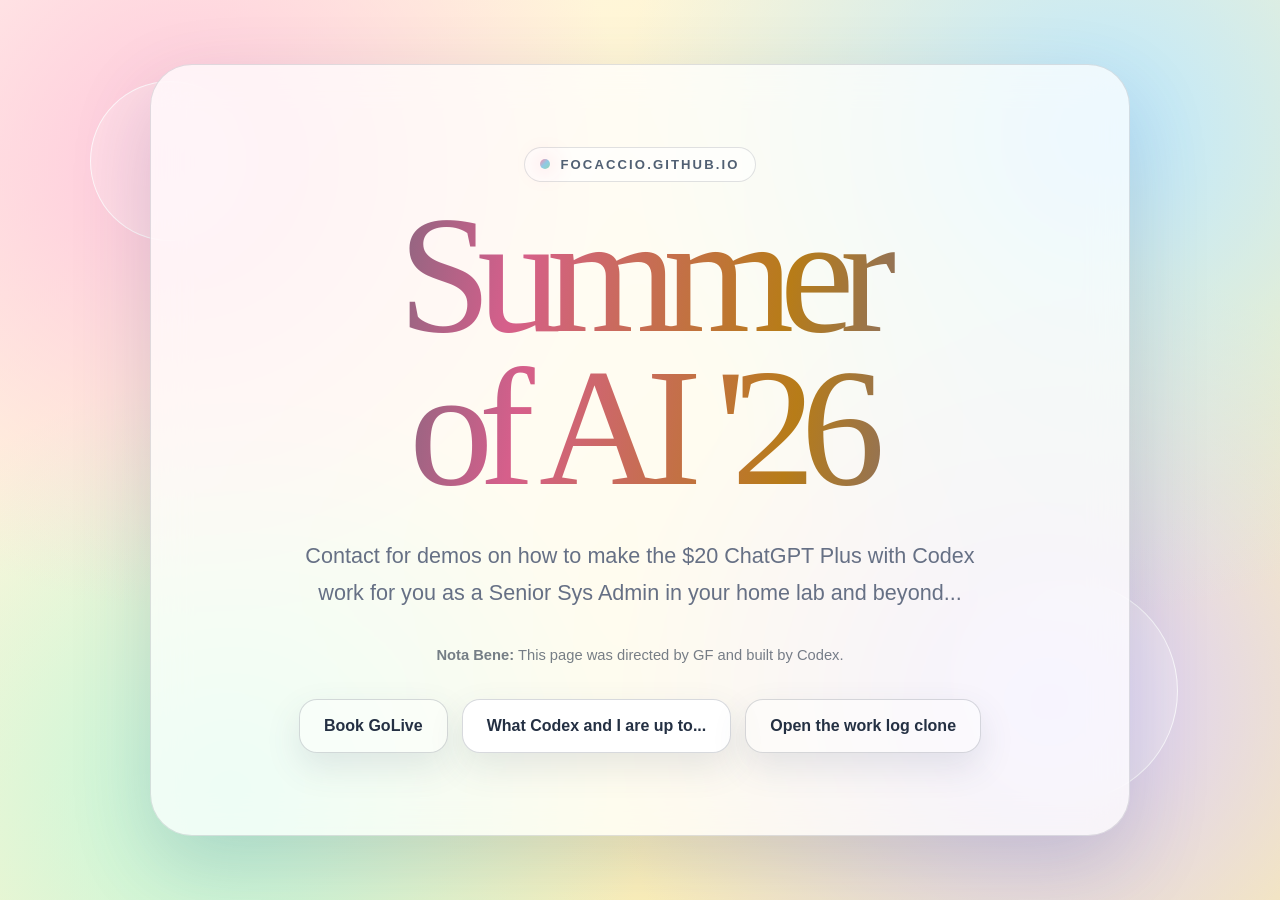
==== index.html @ ee1ac7ec "Update Codex attribution label" ====
<!DOCTYPE html>
<html lang="en">
<head>
  <meta charset="utf-8">
  <meta name="viewport" content="width=device-width, initial-scale=1">
  <title>Summer of AI '26</title>
  <style>
    :root {
      --ink: #243043;
      --muted: #667085;
      --cream: #fff8ea;
      --mint: #bff7dc;
      --sky: #bde8ff;
      --peach: #ffd6c2;
      --lemon: #fff0a8;
      --rose: #ffc8dd;
      --lilac: #d8ccff;
      --card: rgba(255, 255, 255, 0.72);
      --line: rgba(36, 48, 67, 0.14);
      --shadow: 0 30px 80px rgba(70, 86, 115, 0.20);
    }

    * {
      box-sizing: border-box;
    }

    body {
      margin: 0;
      min-height: 100vh;
      color: var(--ink);
      font-family: "Avenir Next", "Trebuchet MS", Verdana, sans-serif;
      background:
        radial-gradient(circle at 14% 18%, var(--rose), transparent 28rem),
        radial-gradient(circle at 86% 15%, var(--sky), transparent 30rem),
        radial-gradient(circle at 18% 88%, var(--mint), transparent 26rem),
        radial-gradient(circle at 82% 78%, var(--lilac), transparent 28rem),
        linear-gradient(135deg, var(--cream), var(--lemon));
      overflow-x: hidden;
    }

    .page {
      position: relative;
      display: grid;
      min-height: 100vh;
      place-items: center;
      padding: 48px 22px;
    }

    .orb {
      position: absolute;
      width: 160px;
      height: 160px;
      border: 1px solid rgba(255, 255, 255, 0.8);
      border-radius: 999px;
      background: rgba(255, 255, 255, 0.22);
      filter: blur(0.1px);
      animation: drift 14s ease-in-out infinite alternate;
    }

    .orb.one {
      top: 9%;
      left: 7%;
    }

    .orb.two {
      right: 8%;
      bottom: 11%;
      width: 220px;
      height: 220px;
      animation-delay: -5s;
    }

    .hero {
      width: min(980px, 100%);
      padding: clamp(32px, 8vw, 82px);
      border: 1px solid var(--line);
      border-radius: 42px;
      background: var(--card);
      box-shadow: var(--shadow);
      backdrop-filter: blur(18px);
      text-align: center;
    }

    .kicker {
      display: inline-flex;
      gap: 10px;
      align-items: center;
      margin-bottom: 22px;
      padding: 9px 15px;
      border: 1px solid var(--line);
      border-radius: 999px;
      background: rgba(255, 255, 255, 0.6);
      color: #516073;
      font-size: 0.82rem;
      font-weight: 700;
      letter-spacing: 0.16em;
      text-transform: uppercase;
    }

    .spark {
      width: 10px;
      height: 10px;
      border-radius: 999px;
      background: linear-gradient(135deg, #ff8fab, #8ecae6, #95d5b2);
      box-shadow: 0 0 24px rgba(255, 143, 171, 0.9);
    }

    h1 {
      margin: 0;
      font-family: Georgia, "Times New Roman", serif;
      font-size: clamp(4rem, 15vw, 10.5rem);
      font-weight: 400;
      letter-spacing: -0.085em;
      line-height: 0.84;
    }

    .gradient-text {
      display: block;
      padding-bottom: 12px;
      background: linear-gradient(100deg, #2f6f73 0%, #d65f8b 35%, #b77c18 68%, #5a63b8 100%);
      -webkit-background-clip: text;
      background-clip: text;
      color: transparent;
    }

    .subhead {
      max-width: 680px;
      margin: 28px auto 0;
      color: var(--muted);
      font-size: clamp(1.05rem, 2vw, 1.35rem);
      line-height: 1.7;
    }

    .actions {
      display: flex;
      flex-wrap: wrap;
      justify-content: center;
      gap: 14px;
      margin-top: 36px;
    }

    a.button {
      display: inline-flex;
      align-items: center;
      justify-content: center;
      min-height: 54px;
      padding: 0 24px;
      border: 1px solid rgba(36, 48, 67, 0.18);
      border-radius: 18px;
      color: var(--ink);
      background: #ffffff;
      box-shadow: 0 14px 34px rgba(70, 86, 115, 0.13);
      font-weight: 800;
      text-decoration: none;
      transition: transform 180ms ease, box-shadow 180ms ease;
    }

    a.button:hover {
      transform: translateY(-3px);
      box-shadow: 0 20px 42px rgba(70, 86, 115, 0.18);
    }

    a.button.secondary {
      background: rgba(255, 255, 255, 0.45);
    }

    .footer-note {
      margin-top: 36px;
      color: rgba(36, 48, 67, 0.62);
      font-size: 0.92rem;
    }

    @keyframes drift {
      from {
        transform: translate3d(0, 0, 0) rotate(0deg);
      }

      to {
        transform: translate3d(28px, -20px, 0) rotate(12deg);
      }
    }

    @media (max-width: 640px) {
      .hero {
        border-radius: 30px;
      }

      h1 {
        letter-spacing: -0.065em;
      }

      .actions {
        align-items: stretch;
        flex-direction: column;
      }
    }
  </style>
</head>
<body>
  <main class="page">
    <div class="orb one" aria-hidden="true"></div>
    <div class="orb two" aria-hidden="true"></div>

    <section class="hero" aria-labelledby="page-title">
      <div class="kicker"><span class="spark" aria-hidden="true"></span>focaccio.github.io</div>
      <h1 id="page-title"><span class="gradient-text">Summer</span><span class="gradient-text">of AI '26</span></h1>
      <p class="subhead">
        Contact for demos on how to make the $20 ChatGPT Plus with Codex work
        for you as a Senior Sys Admin in your home lab and beyond...
      </p>
      <p class="footer-note"><strong>Nota Bene:</strong> This page was directed by GF and built by Codex.</p>
      <div class="actions">
        <a class="button secondary" href="https://outlook.office.com/book/GoLive@areaf.net/?ismsaljsauthenabled">Book GoLive</a>
        <a class="button" href="what-codex-and-i-are-up-to.html">What Codex and I are up to...</a>
        <a class="button secondary" href="ca-work-log.html">Open the work log clone</a>
      </div>
    </section>
  </main>
</body>
</html>
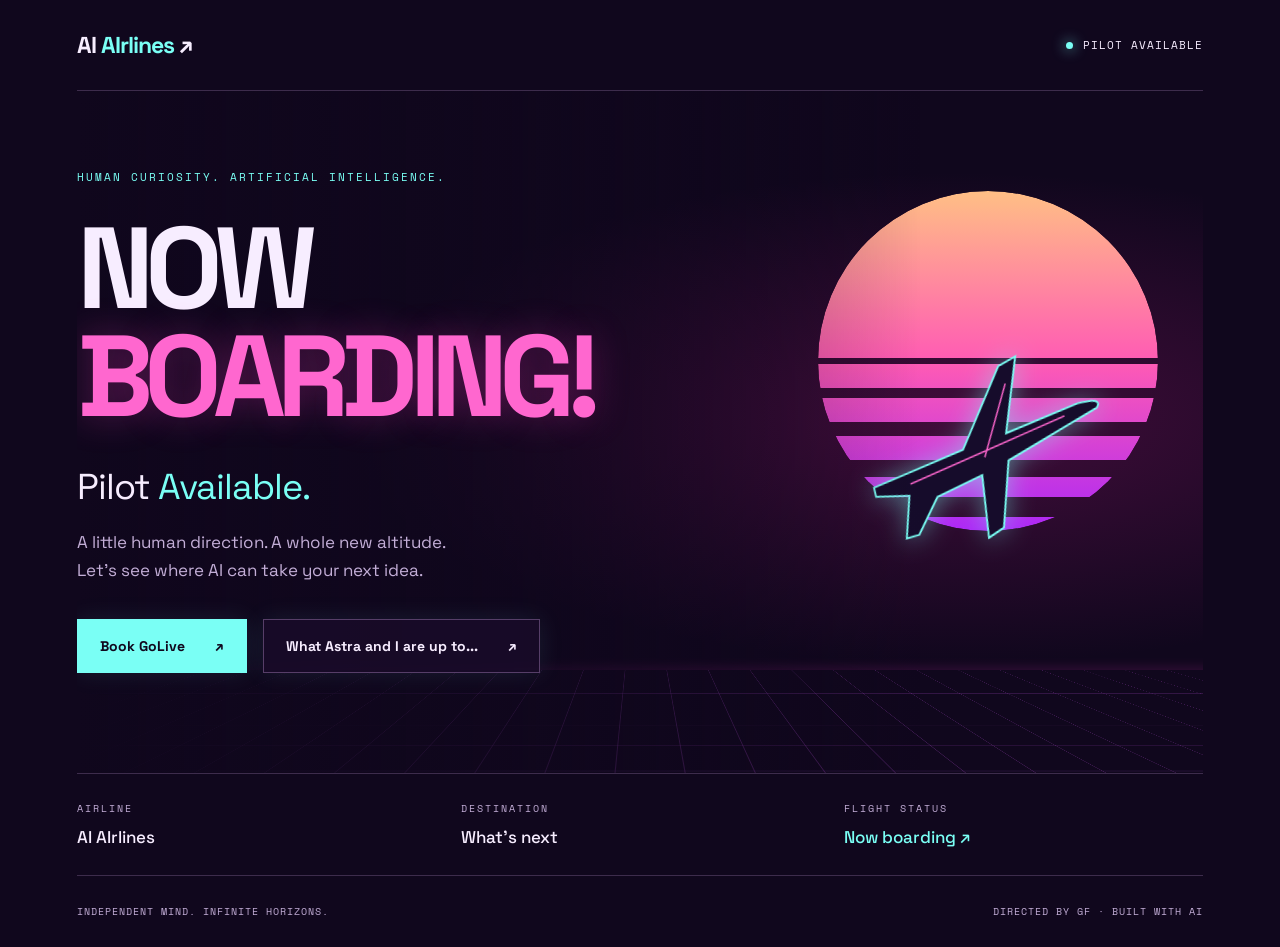
==== commit aa6841dd: "Redesign as neon AI AIrlines with Astra flight notes" ====
--- a/index.html
+++ b/index.html
@@ -1,220 +1,2 @@
-<!DOCTYPE html>
-<html lang="en">
-<head>
-  <meta charset="utf-8">
-  <meta name="viewport" content="width=device-width, initial-scale=1">
-  <title>Summer of AI '26</title>
-  <style>
-    :root {
-      --ink: #243043;
-      --muted: #667085;
-      --cream: #fff8ea;
-      --mint: #bff7dc;
-      --sky: #bde8ff;
-      --peach: #ffd6c2;
-      --lemon: #fff0a8;
-      --rose: #ffc8dd;
-      --lilac: #d8ccff;
-      --card: rgba(255, 255, 255, 0.72);
-      --line: rgba(36, 48, 67, 0.14);
-      --shadow: 0 30px 80px rgba(70, 86, 115, 0.20);
-    }
-
-    * {
-      box-sizing: border-box;
-    }
-
-    body {
-      margin: 0;
-      min-height: 100vh;
-      color: var(--ink);
-      font-family: "Avenir Next", "Trebuchet MS", Verdana, sans-serif;
-      background:
-        radial-gradient(circle at 14% 18%, var(--rose), transparent 28rem),
-        radial-gradient(circle at 86% 15%, var(--sky), transparent 30rem),
-        radial-gradient(circle at 18% 88%, var(--mint), transparent 26rem),
-        radial-gradient(circle at 82% 78%, var(--lilac), transparent 28rem),
-        linear-gradient(135deg, var(--cream), var(--lemon));
-      overflow-x: hidden;
-    }
-
-    .page {
-      position: relative;
-      display: grid;
-      min-height: 100vh;
-      place-items: center;
-      padding: 48px 22px;
-    }
-
-    .orb {
-      position: absolute;
-      width: 160px;
-      height: 160px;
-      border: 1px solid rgba(255, 255, 255, 0.8);
-      border-radius: 999px;
-      background: rgba(255, 255, 255, 0.22);
-      filter: blur(0.1px);
-      animation: drift 14s ease-in-out infinite alternate;
-    }
-
-    .orb.one {
-      top: 9%;
-      left: 7%;
-    }
-
-    .orb.two {
-      right: 8%;
-      bottom: 11%;
-      width: 220px;
-      height: 220px;
-      animation-delay: -5s;
-    }
-
-    .hero {
-      width: min(980px, 100%);
-      padding: clamp(32px, 8vw, 82px);
-      border: 1px solid var(--line);
-      border-radius: 42px;
-      background: var(--card);
-      box-shadow: var(--shadow);
-      backdrop-filter: blur(18px);
-      text-align: center;
-    }
-
-    .kicker {
-      display: inline-flex;
-      gap: 10px;
-      align-items: center;
-      margin-bottom: 22px;
-      padding: 9px 15px;
-      border: 1px solid var(--line);
-      border-radius: 999px;
-      background: rgba(255, 255, 255, 0.6);
-      color: #516073;
-      font-size: 0.82rem;
-      font-weight: 700;
-      letter-spacing: 0.16em;
-      text-transform: uppercase;
-    }
-
-    .spark {
-      width: 10px;
-      height: 10px;
-      border-radius: 999px;
-      background: linear-gradient(135deg, #ff8fab, #8ecae6, #95d5b2);
-      box-shadow: 0 0 24px rgba(255, 143, 171, 0.9);
-    }
-
-    h1 {
-      margin: 0;
-      font-family: Georgia, "Times New Roman", serif;
-      font-size: clamp(4rem, 15vw, 10.5rem);
-      font-weight: 400;
-      letter-spacing: -0.085em;
-      line-height: 0.84;
-    }
-
-    .gradient-text {
-      display: block;
-      padding-bottom: 12px;
-      background: linear-gradient(100deg, #2f6f73 0%, #d65f8b 35%, #b77c18 68%, #5a63b8 100%);
-      -webkit-background-clip: text;
-      background-clip: text;
-      color: transparent;
-    }
-
-    .subhead {
-      max-width: 680px;
-      margin: 28px auto 0;
-      color: var(--muted);
-      font-size: clamp(1.05rem, 2vw, 1.35rem);
-      line-height: 1.7;
-    }
-
-    .actions {
-      display: flex;
-      flex-wrap: wrap;
-      justify-content: center;
-      gap: 14px;
-      margin-top: 36px;
-    }
-
-    a.button {
-      display: inline-flex;
-      align-items: center;
-      justify-content: center;
-      min-height: 54px;
-      padding: 0 24px;
-      border: 1px solid rgba(36, 48, 67, 0.18);
-      border-radius: 18px;
-      color: var(--ink);
-      background: #ffffff;
-      box-shadow: 0 14px 34px rgba(70, 86, 115, 0.13);
-      font-weight: 800;
-      text-decoration: none;
-      transition: transform 180ms ease, box-shadow 180ms ease;
-    }
-
-    a.button:hover {
-      transform: translateY(-3px);
-      box-shadow: 0 20px 42px rgba(70, 86, 115, 0.18);
-    }
-
-    a.button.secondary {
-      background: rgba(255, 255, 255, 0.45);
-    }
-
-    .footer-note {
-      margin-top: 36px;
-      color: rgba(36, 48, 67, 0.62);
-      font-size: 0.92rem;
-    }
-
-    @keyframes drift {
-      from {
-        transform: translate3d(0, 0, 0) rotate(0deg);
-      }
-
-      to {
-        transform: translate3d(28px, -20px, 0) rotate(12deg);
-      }
-    }
-
-    @media (max-width: 640px) {
-      .hero {
-        border-radius: 30px;
-      }
-
-      h1 {
-        letter-spacing: -0.065em;
-      }
-
-      .actions {
-        align-items: stretch;
-        flex-direction: column;
-      }
-    }
-  </style>
-</head>
-<body>
-  <main class="page">
-    <div class="orb one" aria-hidden="true"></div>
-    <div class="orb two" aria-hidden="true"></div>
-
-    <section class="hero" aria-labelledby="page-title">
-      <div class="kicker"><span class="spark" aria-hidden="true"></span>focaccio.github.io</div>
-      <h1 id="page-title"><span class="gradient-text">Summer</span><span class="gradient-text">of AI '26</span></h1>
-      <p class="subhead">
-        Contact for demos on how to make the $20 ChatGPT Plus with Codex work
-        for you as a Senior Sys Admin in your home lab and beyond...
-      </p>
-      <p class="footer-note"><strong>Nota Bene:</strong> This page was directed by GF and built by Codex.</p>
-      <div class="actions">
-        <a class="button secondary" href="https://outlook.office.com/book/GoLive@areaf.net/?ismsaljsauthenabled">Book GoLive</a>
-        <a class="button" href="what-codex-and-i-are-up-to.html">What Codex and I are up to...</a>
-        <a class="button secondary" href="ca-work-log.html">Open the work log clone</a>
-      </div>
-    </section>
-  </main>
-</body>
-</html>
+<!doctype html>
+<html lang="en"><head><meta charset="utf-8"><meta name="viewport" content="width=device-width, initial-scale=1"><meta name="theme-color" content="#10071d"><meta name="description" content="AI AIrlines. Now Boarding! Pilot Available. Book GoLive and see what Astra and I are up to."><title>AI AIrlines — Now Boarding! Pilot Available</title><link rel="stylesheet" href="airlines.css"></head><body class=""><div class="shell"><header><a class="brand" href="index.html">AI <span>AIrlines</span> ↗</a><div class="status"><span class="dot" aria-hidden="true"></span>Pilot available</div></header><main><section class="hero" aria-labelledby="headline"><div class="scene" aria-hidden="true"><div class="sun"></div><div class="grid"></div><svg class="plane" viewBox="0 0 300 220" fill="none"><path d="M27 119 129 101 186 22 206 16 178 94 260 80Q288 79 279 89L174 123 153 192 135 199 143 132 91 144 63 179 49 180 62 136 27 129Z" fill="#160c2b" stroke="#7afff5" stroke-width="2"/><path d="m66 124 177-34M150 114l39-72" stroke="#ff67cf" stroke-width="1.5"/></svg></div><div class="copy"><p class="eyebrow">Human curiosity. Artificial intelligence.</p><h1 id="headline">Now<em>Boarding!</em></h1><p class="pilot">Pilot <span>Available.</span></p><p class="intro">A little human direction. A whole new altitude.<br>Let’s see where AI can take your next idea.</p><div class="actions"><a class="button" href="https://outlook.office.com/book/GoLive@areaf.net/?ismsaljsauthenabled">Book GoLive <span aria-hidden="true">↗</span></a><a class="button secondary" href="what-astra-and-i-are-up-to.html">What Astra and I are up to... <span aria-hidden="true">↗</span></a></div></div></section><section class="strip" aria-label="Flight information"><div><small>AIRLINE</small><strong>AI AIrlines</strong></div><div><small>DESTINATION</small><strong>What’s next</strong></div><div><small>FLIGHT STATUS</small><strong class="boarding">Now boarding ↗</strong></div></section></main><footer><span>INDEPENDENT MIND. INFINITE HORIZONS.</span><span>DIRECTED BY GF · BUILT WITH AI</span></footer></div></body></html>
--- a/airlines.css
+++ b/airlines.css
@@ -0,0 +1,2 @@
+@import url('https://fonts.googleapis.com/css2?family=Space+Grotesk:wght@400;500;600;700&family=Space+Mono:wght@400;700&display=swap');
+:root{color-scheme:dark;--pink:#ff67cf;--cyan:#7afff5;--ink:#f7edff;--muted:#c3aed7;--line:#80649566}*{box-sizing:border-box}body{margin:0;background:#10071d;color:var(--ink);font-family:'Space Grotesk',Arial,sans-serif}a{color:inherit}a:focus-visible{outline:3px solid var(--cyan);outline-offset:6px}.shell{max-width:1440px;margin:auto;padding:0 6%}header{display:flex;align-items:center;justify-content:space-between;gap:24px;padding:30px 0;border-bottom:1px solid var(--line)}.brand{text-decoration:none;font-size:23px;font-weight:700;letter-spacing:-1px}.brand span{color:var(--cyan)}.mono,.eyebrow,.status,footer{font-family:'Space Mono',monospace}.mono,.eyebrow{font-size:11px;letter-spacing:2px;text-transform:uppercase}.status{display:flex;align-items:center;gap:10px;font-size:11px;letter-spacing:1px;text-transform:uppercase}.dot{width:7px;height:7px;background:var(--cyan);border-radius:50%;box-shadow:0 0 14px var(--cyan)}.hero{position:relative;isolation:isolate;min-height:680px;display:flex;align-items:center;border-bottom:1px solid var(--line);overflow:hidden}.copy{position:relative;z-index:2;width:72%;padding:78px 0 100px}.eyebrow{color:var(--cyan);margin:0 0 30px}h1{font-size:clamp(70px,9vw,132px);font-weight:700;letter-spacing:-.075em;line-height:.94;margin:0;text-transform:uppercase}h1 em{display:block;font-style:normal;color:var(--pink);text-shadow:0 0 36px #ff40c54d}.pilot{margin:32px 0 0;font-size:clamp(23px,3vw,36px);letter-spacing:-1px}.pilot span{color:var(--cyan)}.intro{color:var(--muted);font-size:17px;line-height:1.7;max-width:480px;margin:18px 0 0}.actions{display:flex;gap:16px;flex-wrap:wrap;margin-top:34px}.button{display:inline-flex;align-items:center;justify-content:center;gap:30px;padding:17px 22px;background:var(--cyan);color:#10071d;text-decoration:none;font-size:14px;font-weight:700;border:1px solid var(--cyan);box-shadow:0 0 26px #7afff518;transition:background .2s,box-shadow .2s}.button:hover{background:#c3fffa;box-shadow:0 0 30px #7afff544}.button.secondary{color:var(--ink);background:#1a0c2bc9;border-color:#b78cca66}.button.secondary:hover{border-color:var(--pink);background:#331238}.scene{position:absolute;z-index:-1;inset:0;overflow:hidden;background:radial-gradient(ellipse at 78% 48%,#94166c60,transparent 49%)}.sun{position:absolute;width:340px;height:340px;right:4%;top:100px;border-radius:50%;background:linear-gradient(#ffbf85,#ff5bb4 50%,#ac27f6);box-shadow:0 0 100px #f92db32b;mask-image:linear-gradient(to bottom,#000 0%,#000 49%,transparent 49%,transparent 51%,#000 51%,#000 58%,transparent 58%,transparent 61%,#000 61%,#000 68%,transparent 68%,transparent 72%,#000 72%,#000 79%,transparent 79%,transparent 84%,#000 84%,#000 90%,transparent 90%,transparent 96%,#000 96%)}.grid{position:absolute;bottom:-230px;left:-40%;width:180%;height:490px;background:linear-gradient(#a645c84d 1px,transparent 1px),linear-gradient(90deg,#a645c84d 1px,transparent 1px);background-size:66px 44px;transform:perspective(340px) rotateX(55deg);border-top:2px solid #ff67cf;box-shadow:0 -12px 45px #ff36cc22}.plane{position:absolute;right:7%;top:260px;width:280px;filter:drop-shadow(0 0 13px #7afff577);transform:rotate(-13deg)}.scene:after{content:'';position:absolute;inset:0;background:linear-gradient(90deg,#10071d 0%,#10071d99 38%,transparent 75%)}.strip{display:grid;grid-template-columns:1fr 1fr 1fr;padding:27px 0;gap:25px;border-bottom:1px solid var(--line)}.strip small{display:block;color:var(--muted);font:10px 'Space Mono',monospace;letter-spacing:2px;margin-bottom:10px}.strip strong{font-size:17px;font-weight:500}.strip .boarding{color:var(--cyan)}footer{display:flex;justify-content:space-between;gap:20px;flex-wrap:wrap;padding:28px 0;color:var(--muted);font-size:10px;letter-spacing:1px}footer a{text-decoration:none}.journal{padding:72px 0 40px}.journal h1{font-size:clamp(48px,7vw,94px);max-width:950px}.journal .intro{max-width:620px}.routes{margin:56px 0 30px;border-top:1px solid var(--line)}.route{display:grid;grid-template-columns:70px 1fr 1.2fr;gap:20px;padding:30px 0;border-bottom:1px solid var(--line);align-items:baseline}.route .number{font:14px 'Space Mono',monospace;color:var(--pink)}.route h2{margin:0;font-size:25px}.route p{color:var(--muted);line-height:1.7;margin:0}.journal-page{background:radial-gradient(ellipse at 90% 10%,#72214f44,transparent 50%),#10071d}@media(min-width:1600px){.hero{min-height:740px}}@media(max-width:760px){.shell{padding:0 6%}header{padding:24px 0}.status{font-size:9px}.brand{font-size:20px}.hero{min-height:760px;align-items:flex-start}.copy{width:100%;padding:58px 0 220px}h1{font-size:clamp(58px,13vw,98px)}.sun{width:230px;height:230px;right:-35px;top:auto;bottom:25px;opacity:.7}.plane{width:190px;top:auto;bottom:55px;right:15%}.scene:after{background:linear-gradient(#10071d 12%,transparent 90%)}.grid{bottom:-290px}.actions{gap:12px}.button{padding:15px 18px;gap:15px;font-size:13px}.strip{gap:15px}.strip strong{font-size:13px}.strip small{font-size:9px;letter-spacing:1px}.route{grid-template-columns:35px 1fr;gap:15px}.route p{grid-column:2}.journal{padding-top:50px}}@media(prefers-reduced-motion:reduce){*{transition:none!important}}
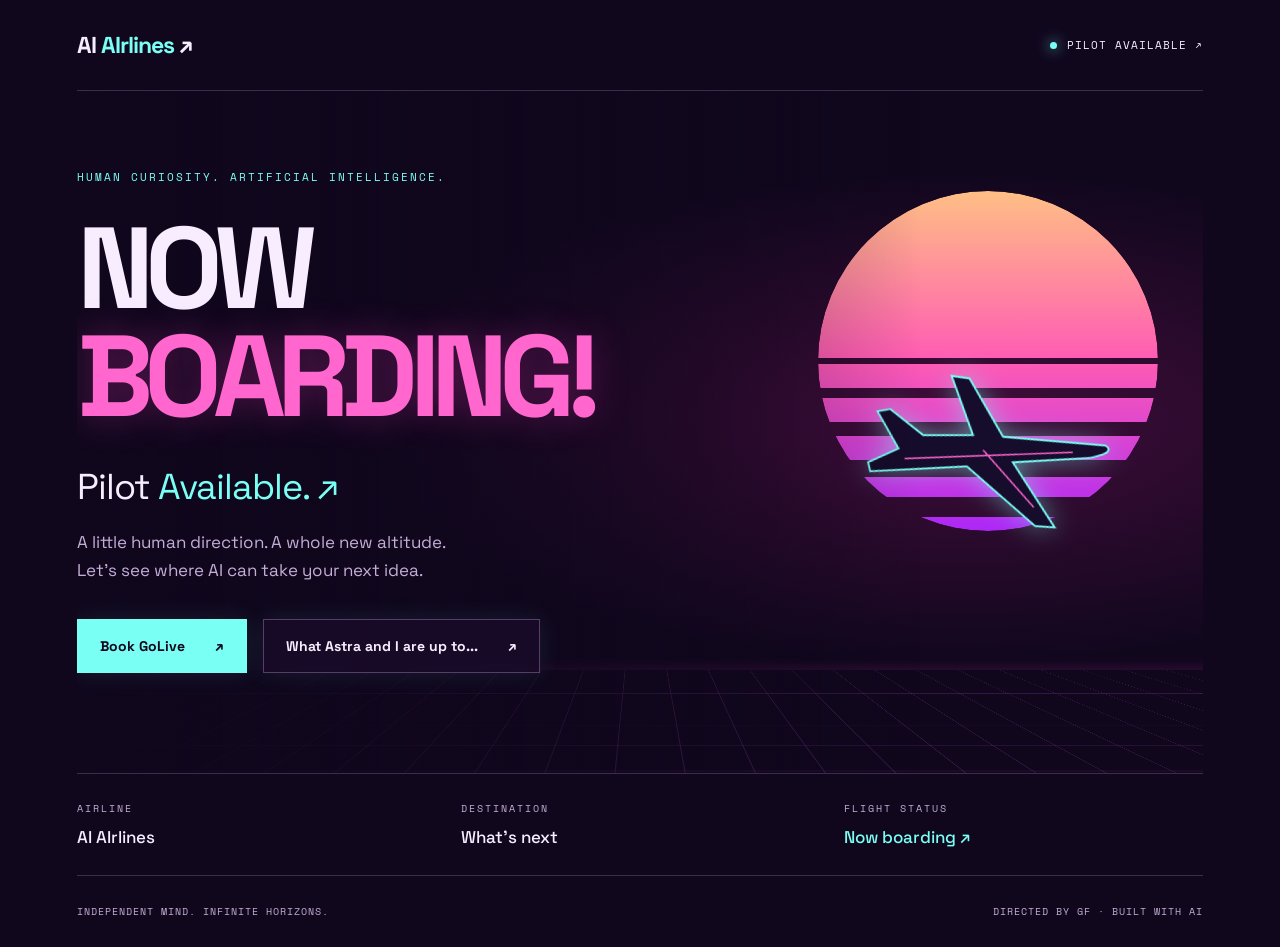
==== commit 91363bb4: "Link Pilot Available to Book GoLive" ====
--- a/index.html
+++ b/index.html
@@ -1,2 +1,2 @@
 <!doctype html>
-<html lang="en"><head><meta charset="utf-8"><meta name="viewport" content="width=device-width, initial-scale=1"><meta name="theme-color" content="#10071d"><meta name="description" content="AI AIrlines. Now Boarding! Pilot Available. Book GoLive and see what Astra and I are up to."><title>AI AIrlines — Now Boarding! Pilot Available</title><link rel="stylesheet" href="airlines.css"></head><body class=""><div class="shell"><header><a class="brand" href="index.html">AI <span>AIrlines</span> ↗</a><div class="status"><span class="dot" aria-hidden="true"></span>Pilot available</div></header><main><section class="hero" aria-labelledby="headline"><div class="scene" aria-hidden="true"><div class="sun"></div><div class="grid"></div><svg class="plane" viewBox="0 0 300 220" fill="none"><path d="M27 119 129 101 186 22 206 16 178 94 260 80Q288 79 279 89L174 123 153 192 135 199 143 132 91 144 63 179 49 180 62 136 27 129Z" fill="#160c2b" stroke="#7afff5" stroke-width="2"/><path d="m66 124 177-34M150 114l39-72" stroke="#ff67cf" stroke-width="1.5"/></svg></div><div class="copy"><p class="eyebrow">Human curiosity. Artificial intelligence.</p><h1 id="headline">Now<em>Boarding!</em></h1><p class="pilot">Pilot <span>Available.</span></p><p class="intro">A little human direction. A whole new altitude.<br>Let’s see where AI can take your next idea.</p><div class="actions"><a class="button" href="https://outlook.office.com/book/GoLive@areaf.net/?ismsaljsauthenabled">Book GoLive <span aria-hidden="true">↗</span></a><a class="button secondary" href="what-astra-and-i-are-up-to.html">What Astra and I are up to... <span aria-hidden="true">↗</span></a></div></div></section><section class="strip" aria-label="Flight information"><div><small>AIRLINE</small><strong>AI AIrlines</strong></div><div><small>DESTINATION</small><strong>What’s next</strong></div><div><small>FLIGHT STATUS</small><strong class="boarding">Now boarding ↗</strong></div></section></main><footer><span>INDEPENDENT MIND. INFINITE HORIZONS.</span><span>DIRECTED BY GF · BUILT WITH AI</span></footer></div></body></html>+<html lang="en"><head><meta charset="utf-8"><meta name="viewport" content="width=device-width, initial-scale=1"><meta name="theme-color" content="#10071d"><meta name="description" content="AI AIrlines. Now Boarding! Pilot Available. Book GoLive and see what Astra and I are up to."><title>AI AIrlines — Now Boarding! Pilot Available</title><link rel="stylesheet" href="airlines.css"></head><body class=""><div class="shell"><header><a class="brand" href="index.html">AI <span>AIrlines</span> ↗</a><a class="status" href="https://outlook.office.com/book/GoLive@areaf.net/?ismsaljsauthenabled" aria-label="Pilot available — Book GoLive"><span class="dot" aria-hidden="true"></span>Pilot available ↗</a></header><main><section class="hero" aria-labelledby="headline"><div class="scene" aria-hidden="true"><div class="sun"></div><div class="grid"></div><svg class="plane" viewBox="0 0 300 220" fill="none"><path d="M27 119 129 101 186 22 206 16 178 94 260 80Q288 79 279 89L174 123 153 192 135 199 143 132 91 144 63 179 49 180 62 136 27 129Z" fill="#160c2b" stroke="#7afff5" stroke-width="2"/><path d="m66 124 177-34M150 114l39-72" stroke="#ff67cf" stroke-width="1.5"/></svg></div><div class="copy"><p class="eyebrow">Human curiosity. Artificial intelligence.</p><h1 id="headline">Now<em>Boarding!</em></h1><p class="pilot"><a href="https://outlook.office.com/book/GoLive@areaf.net/?ismsaljsauthenabled" aria-label="Pilot Available — Book GoLive">Pilot <span>Available.</span> <span aria-hidden="true">↗</span></a></p><p class="intro">A little human direction. A whole new altitude.<br>Let’s see where AI can take your next idea.</p><div class="actions"><a class="button" href="https://outlook.office.com/book/GoLive@areaf.net/?ismsaljsauthenabled">Book GoLive <span aria-hidden="true">↗</span></a><a class="button secondary" href="what-astra-and-i-are-up-to.html">What Astra and I are up to... <span aria-hidden="true">↗</span></a></div></div></section><section class="strip" aria-label="Flight information"><div><small>AIRLINE</small><strong>AI AIrlines</strong></div><div><small>DESTINATION</small><strong>What’s next</strong></div><div><small>FLIGHT STATUS</small><strong class="boarding">Now boarding ↗</strong></div></section></main><footer><span>INDEPENDENT MIND. INFINITE HORIZONS.</span><span>DIRECTED BY GF · BUILT WITH AI</span></footer></div></body></html>
--- a/airlines.css
+++ b/airlines.css
@@ -1,2 +1,4 @@
 @import url('https://fonts.googleapis.com/css2?family=Space+Grotesk:wght@400;500;600;700&family=Space+Mono:wght@400;700&display=swap');
-:root{color-scheme:dark;--pink:#ff67cf;--cyan:#7afff5;--ink:#f7edff;--muted:#c3aed7;--line:#80649566}*{box-sizing:border-box}body{margin:0;background:#10071d;color:var(--ink);font-family:'Space Grotesk',Arial,sans-serif}a{color:inherit}a:focus-visible{outline:3px solid var(--cyan);outline-offset:6px}.shell{max-width:1440px;margin:auto;padding:0 6%}header{display:flex;align-items:center;justify-content:space-between;gap:24px;padding:30px 0;border-bottom:1px solid var(--line)}.brand{text-decoration:none;font-size:23px;font-weight:700;letter-spacing:-1px}.brand span{color:var(--cyan)}.mono,.eyebrow,.status,footer{font-family:'Space Mono',monospace}.mono,.eyebrow{font-size:11px;letter-spacing:2px;text-transform:uppercase}.status{display:flex;align-items:center;gap:10px;font-size:11px;letter-spacing:1px;text-transform:uppercase}.dot{width:7px;height:7px;background:var(--cyan);border-radius:50%;box-shadow:0 0 14px var(--cyan)}.hero{position:relative;isolation:isolate;min-height:680px;display:flex;align-items:center;border-bottom:1px solid var(--line);overflow:hidden}.copy{position:relative;z-index:2;width:72%;padding:78px 0 100px}.eyebrow{color:var(--cyan);margin:0 0 30px}h1{font-size:clamp(70px,9vw,132px);font-weight:700;letter-spacing:-.075em;line-height:.94;margin:0;text-transform:uppercase}h1 em{display:block;font-style:normal;color:var(--pink);text-shadow:0 0 36px #ff40c54d}.pilot{margin:32px 0 0;font-size:clamp(23px,3vw,36px);letter-spacing:-1px}.pilot span{color:var(--cyan)}.intro{color:var(--muted);font-size:17px;line-height:1.7;max-width:480px;margin:18px 0 0}.actions{display:flex;gap:16px;flex-wrap:wrap;margin-top:34px}.button{display:inline-flex;align-items:center;justify-content:center;gap:30px;padding:17px 22px;background:var(--cyan);color:#10071d;text-decoration:none;font-size:14px;font-weight:700;border:1px solid var(--cyan);box-shadow:0 0 26px #7afff518;transition:background .2s,box-shadow .2s}.button:hover{background:#c3fffa;box-shadow:0 0 30px #7afff544}.button.secondary{color:var(--ink);background:#1a0c2bc9;border-color:#b78cca66}.button.secondary:hover{border-color:var(--pink);background:#331238}.scene{position:absolute;z-index:-1;inset:0;overflow:hidden;background:radial-gradient(ellipse at 78% 48%,#94166c60,transparent 49%)}.sun{position:absolute;width:340px;height:340px;right:4%;top:100px;border-radius:50%;background:linear-gradient(#ffbf85,#ff5bb4 50%,#ac27f6);box-shadow:0 0 100px #f92db32b;mask-image:linear-gradient(to bottom,#000 0%,#000 49%,transparent 49%,transparent 51%,#000 51%,#000 58%,transparent 58%,transparent 61%,#000 61%,#000 68%,transparent 68%,transparent 72%,#000 72%,#000 79%,transparent 79%,transparent 84%,#000 84%,#000 90%,transparent 90%,transparent 96%,#000 96%)}.grid{position:absolute;bottom:-230px;left:-40%;width:180%;height:490px;background:linear-gradient(#a645c84d 1px,transparent 1px),linear-gradient(90deg,#a645c84d 1px,transparent 1px);background-size:66px 44px;transform:perspective(340px) rotateX(55deg);border-top:2px solid #ff67cf;box-shadow:0 -12px 45px #ff36cc22}.plane{position:absolute;right:7%;top:260px;width:280px;filter:drop-shadow(0 0 13px #7afff577);transform:rotate(-13deg)}.scene:after{content:'';position:absolute;inset:0;background:linear-gradient(90deg,#10071d 0%,#10071d99 38%,transparent 75%)}.strip{display:grid;grid-template-columns:1fr 1fr 1fr;padding:27px 0;gap:25px;border-bottom:1px solid var(--line)}.strip small{display:block;color:var(--muted);font:10px 'Space Mono',monospace;letter-spacing:2px;margin-bottom:10px}.strip strong{font-size:17px;font-weight:500}.strip .boarding{color:var(--cyan)}footer{display:flex;justify-content:space-between;gap:20px;flex-wrap:wrap;padding:28px 0;color:var(--muted);font-size:10px;letter-spacing:1px}footer a{text-decoration:none}.journal{padding:72px 0 40px}.journal h1{font-size:clamp(48px,7vw,94px);max-width:950px}.journal .intro{max-width:620px}.routes{margin:56px 0 30px;border-top:1px solid var(--line)}.route{display:grid;grid-template-columns:70px 1fr 1.2fr;gap:20px;padding:30px 0;border-bottom:1px solid var(--line);align-items:baseline}.route .number{font:14px 'Space Mono',monospace;color:var(--pink)}.route h2{margin:0;font-size:25px}.route p{color:var(--muted);line-height:1.7;margin:0}.journal-page{background:radial-gradient(ellipse at 90% 10%,#72214f44,transparent 50%),#10071d}@media(min-width:1600px){.hero{min-height:740px}}@media(max-width:760px){.shell{padding:0 6%}header{padding:24px 0}.status{font-size:9px}.brand{font-size:20px}.hero{min-height:760px;align-items:flex-start}.copy{width:100%;padding:58px 0 220px}h1{font-size:clamp(58px,13vw,98px)}.sun{width:230px;height:230px;right:-35px;top:auto;bottom:25px;opacity:.7}.plane{width:190px;top:auto;bottom:55px;right:15%}.scene:after{background:linear-gradient(#10071d 12%,transparent 90%)}.grid{bottom:-290px}.actions{gap:12px}.button{padding:15px 18px;gap:15px;font-size:13px}.strip{gap:15px}.strip strong{font-size:13px}.strip small{font-size:9px;letter-spacing:1px}.route{grid-template-columns:35px 1fr;gap:15px}.route p{grid-column:2}.journal{padding-top:50px}}@media(prefers-reduced-motion:reduce){*{transition:none!important}}
+:root{color-scheme:dark;--pink:#ff67cf;--cyan:#7afff5;--ink:#f7edff;--muted:#c3aed7;--line:#80649566}*{box-sizing:border-box}body{margin:0;background:#10071d;color:var(--ink);font-family:'Space Grotesk',Arial,sans-serif}a{color:inherit}a:focus-visible{outline:3px solid var(--cyan);outline-offset:6px}.shell{max-width:1440px;margin:auto;padding:0 6%}header{display:flex;align-items:center;justify-content:space-between;gap:24px;padding:30px 0;border-bottom:1px solid var(--line)}.brand{text-decoration:none;font-size:23px;font-weight:700;letter-spacing:-1px}.brand span{color:var(--cyan)}.mono,.eyebrow,.status,footer{font-family:'Space Mono',monospace}.mono,.eyebrow{font-size:11px;letter-spacing:2px;text-transform:uppercase}.status{display:flex;align-items:center;gap:10px;font-size:11px;letter-spacing:1px;text-transform:uppercase}.dot{width:7px;height:7px;background:var(--cyan);border-radius:50%;box-shadow:0 0 14px var(--cyan)}.hero{position:relative;isolation:isolate;min-height:680px;display:flex;align-items:center;border-bottom:1px solid var(--line);overflow:hidden}.copy{position:relative;z-index:2;width:72%;padding:78px 0 100px}.eyebrow{color:var(--cyan);margin:0 0 30px}h1{font-size:clamp(70px,9vw,132px);font-weight:700;letter-spacing:-.075em;line-height:.94;margin:0;text-transform:uppercase}h1 em{display:block;font-style:normal;color:var(--pink);text-shadow:0 0 36px #ff40c54d}.pilot{margin:32px 0 0;font-size:clamp(23px,3vw,36px);letter-spacing:-1px}.pilot span{color:var(--cyan)}.intro{color:var(--muted);font-size:17px;line-height:1.7;max-width:480px;margin:18px 0 0}.actions{display:flex;gap:16px;flex-wrap:wrap;margin-top:34px}.button{display:inline-flex;align-items:center;justify-content:center;gap:30px;padding:17px 22px;background:var(--cyan);color:#10071d;text-decoration:none;font-size:14px;font-weight:700;border:1px solid var(--cyan);box-shadow:0 0 26px #7afff518;transition:background .2s,box-shadow .2s}.button:hover{background:#c3fffa;box-shadow:0 0 30px #7afff544}.button.secondary{color:var(--ink);background:#1a0c2bc9;border-color:#b78cca66}.button.secondary:hover{border-color:var(--pink);background:#331238}.scene{position:absolute;z-index:-1;inset:0;overflow:hidden;background:radial-gradient(ellipse at 78% 48%,#94166c60,transparent 49%)}.sun{position:absolute;width:340px;height:340px;right:4%;top:100px;border-radius:50%;background:linear-gradient(#ffbf85,#ff5bb4 50%,#ac27f6);box-shadow:0 0 100px #f92db32b;mask-image:linear-gradient(to bottom,#000 0%,#000 49%,transparent 49%,transparent 51%,#000 51%,#000 58%,transparent 58%,transparent 61%,#000 61%,#000 68%,transparent 68%,transparent 72%,#000 72%,#000 79%,transparent 79%,transparent 84%,#000 84%,#000 90%,transparent 90%,transparent 96%,#000 96%)}.grid{position:absolute;bottom:-230px;left:-40%;width:180%;height:490px;background:linear-gradient(#a645c84d 1px,transparent 1px),linear-gradient(90deg,#a645c84d 1px,transparent 1px);background-size:66px 44px;transform:perspective(340px) rotateX(55deg);border-top:2px solid #ff67cf;box-shadow:0 -12px 45px #ff36cc22}.plane{position:absolute;right:7%;top:260px;width:280px;filter:drop-shadow(0 0 13px #7afff577);transform:rotate(-13deg) scaleY(-1)}.scene:after{content:'';position:absolute;inset:0;background:linear-gradient(90deg,#10071d 0%,#10071d99 38%,transparent 75%)}.strip{display:grid;grid-template-columns:1fr 1fr 1fr;padding:27px 0;gap:25px;border-bottom:1px solid var(--line)}.strip small{display:block;color:var(--muted);font:10px 'Space Mono',monospace;letter-spacing:2px;margin-bottom:10px}.strip strong{font-size:17px;font-weight:500}.strip .boarding{color:var(--cyan)}footer{display:flex;justify-content:space-between;gap:20px;flex-wrap:wrap;padding:28px 0;color:var(--muted);font-size:10px;letter-spacing:1px}footer a{text-decoration:none}.journal{padding:72px 0 40px}.journal h1{font-size:clamp(48px,7vw,94px);max-width:950px}.journal .intro{max-width:620px}.routes{margin:56px 0 30px;border-top:1px solid var(--line)}.route{display:grid;grid-template-columns:70px 1fr 1.2fr;gap:20px;padding:30px 0;border-bottom:1px solid var(--line);align-items:baseline}.route .number{font:14px 'Space Mono',monospace;color:var(--pink)}.route h2{margin:0;font-size:25px}.route p{color:var(--muted);line-height:1.7;margin:0}.journal-page{background:radial-gradient(ellipse at 90% 10%,#72214f44,transparent 50%),#10071d}@media(min-width:1600px){.hero{min-height:740px}}@media(max-width:760px){.shell{padding:0 6%}header{padding:24px 0}.status{font-size:9px}.brand{font-size:20px}.hero{min-height:760px;align-items:flex-start}.copy{width:100%;padding:58px 0 220px}h1{font-size:clamp(58px,13vw,98px)}.sun{width:230px;height:230px;right:-35px;top:auto;bottom:25px;opacity:.7}.plane{width:190px;top:auto;bottom:55px;right:15%}.scene:after{background:linear-gradient(#10071d 12%,transparent 90%)}.grid{bottom:-290px}.actions{gap:12px}.button{padding:15px 18px;gap:15px;font-size:13px}.strip{gap:15px}.strip strong{font-size:13px}.strip small{font-size:9px;letter-spacing:1px}.route{grid-template-columns:35px 1fr;gap:15px}.route p{grid-column:2}.journal{padding-top:50px}}@media(prefers-reduced-motion:reduce){*{transition:none!important}}
+
+.status,.pilot a{text-decoration:none}.status:hover,.pilot a:hover{color:var(--cyan);text-shadow:0 0 18px #7afff566}
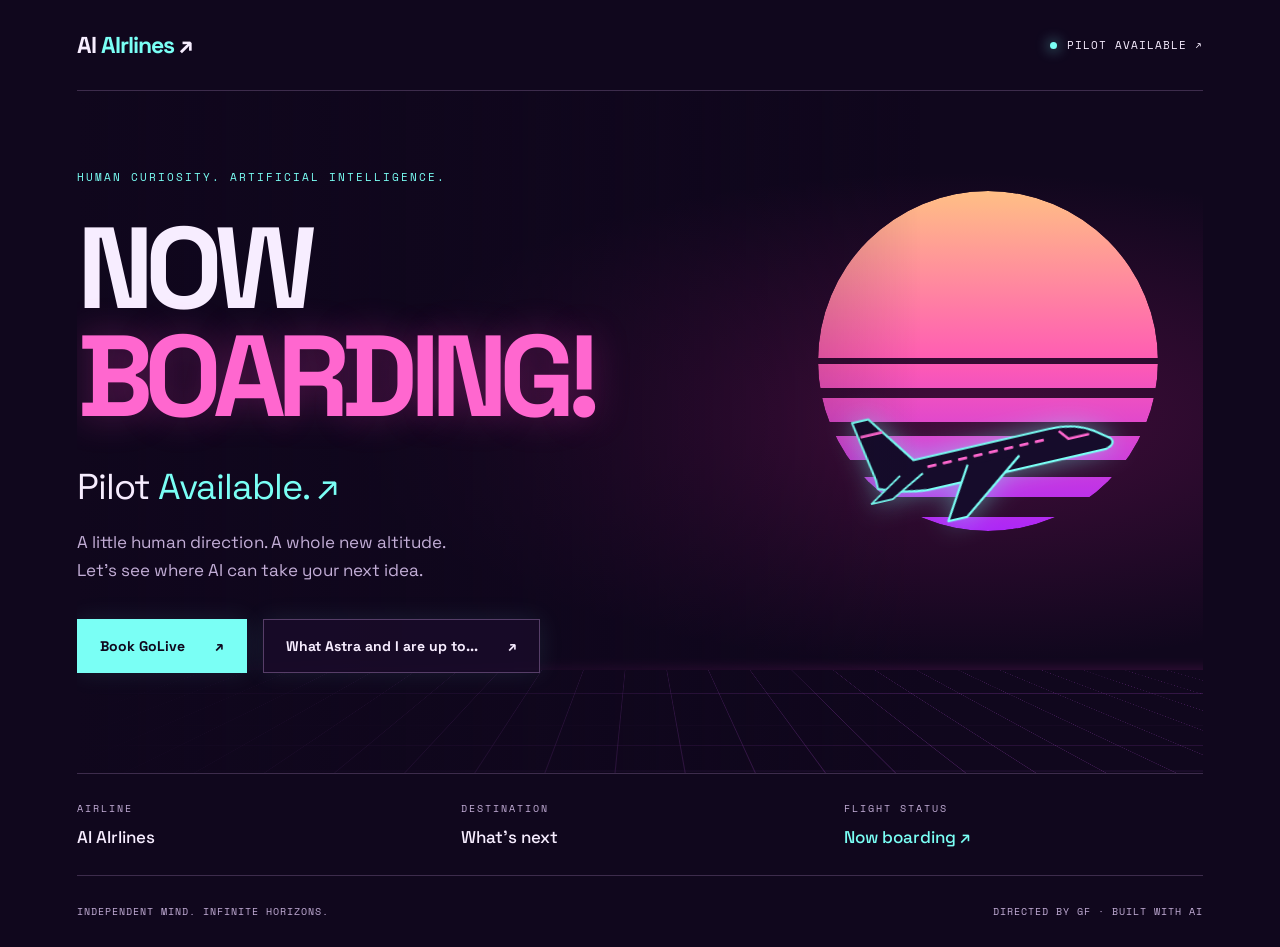
==== commit ff94446c: "Draw airplane side profile with upward tail fin" ====
--- a/index.html
+++ b/index.html
@@ -1,2 +1,2 @@
 <!doctype html>
-<html lang="en"><head><meta charset="utf-8"><meta name="viewport" content="width=device-width, initial-scale=1"><meta name="theme-color" content="#10071d"><meta name="description" content="AI AIrlines. Now Boarding! Pilot Available. Book GoLive and see what Astra and I are up to."><title>AI AIrlines — Now Boarding! Pilot Available</title><link rel="stylesheet" href="airlines.css"></head><body class=""><div class="shell"><header><a class="brand" href="index.html">AI <span>AIrlines</span> ↗</a><a class="status" href="https://outlook.office.com/book/GoLive@areaf.net/?ismsaljsauthenabled" aria-label="Pilot available — Book GoLive"><span class="dot" aria-hidden="true"></span>Pilot available ↗</a></header><main><section class="hero" aria-labelledby="headline"><div class="scene" aria-hidden="true"><div class="sun"></div><div class="grid"></div><svg class="plane" viewBox="0 0 300 220" fill="none"><path d="M27 119 129 101 186 22 206 16 178 94 260 80Q288 79 279 89L174 123 153 192 135 199 143 132 91 144 63 179 49 180 62 136 27 129Z" fill="#160c2b" stroke="#7afff5" stroke-width="2"/><path d="m66 124 177-34M150 114l39-72" stroke="#ff67cf" stroke-width="1.5"/></svg></div><div class="copy"><p class="eyebrow">Human curiosity. Artificial intelligence.</p><h1 id="headline">Now<em>Boarding!</em></h1><p class="pilot"><a href="https://outlook.office.com/book/GoLive@areaf.net/?ismsaljsauthenabled" aria-label="Pilot Available — Book GoLive">Pilot <span>Available.</span> <span aria-hidden="true">↗</span></a></p><p class="intro">A little human direction. A whole new altitude.<br>Let’s see where AI can take your next idea.</p><div class="actions"><a class="button" href="https://outlook.office.com/book/GoLive@areaf.net/?ismsaljsauthenabled">Book GoLive <span aria-hidden="true">↗</span></a><a class="button secondary" href="what-astra-and-i-are-up-to.html">What Astra and I are up to... <span aria-hidden="true">↗</span></a></div></div></section><section class="strip" aria-label="Flight information"><div><small>AIRLINE</small><strong>AI AIrlines</strong></div><div><small>DESTINATION</small><strong>What’s next</strong></div><div><small>FLIGHT STATUS</small><strong class="boarding">Now boarding ↗</strong></div></section></main><footer><span>INDEPENDENT MIND. INFINITE HORIZONS.</span><span>DIRECTED BY GF · BUILT WITH AI</span></footer></div></body></html>+<html lang="en"><head><meta charset="utf-8"><meta name="viewport" content="width=device-width, initial-scale=1"><meta name="theme-color" content="#10071d"><meta name="description" content="AI AIrlines. Now Boarding! Pilot Available. Book GoLive and see what Astra and I are up to."><title>AI AIrlines — Now Boarding! Pilot Available</title><link rel="stylesheet" href="airlines.css"></head><body class=""><div class="shell"><header><a class="brand" href="index.html">AI <span>AIrlines</span> ↗</a><a class="status" href="https://outlook.office.com/book/GoLive@areaf.net/?ismsaljsauthenabled" aria-label="Pilot available — Book GoLive"><span class="dot" aria-hidden="true"></span>Pilot available ↗</a></header><main><section class="hero" aria-labelledby="headline"><div class="scene" aria-hidden="true"><div class="sun"></div><div class="grid"></div><svg class="plane" viewBox="0 0 320 200" fill="none"><!-- Side profile: nose right, vertical tail fin above the rear fuselage. --><path d="M29 119 17 49 36 49 76 106 235 106Q264 106 285 120L301 132Q306 140 293 143L84 143Q54 140 29 129Z" fill="#160c2b" stroke="#7afff5" stroke-width="2.5" stroke-linejoin="round"/><path d="m135 125-36 58 22 0 74-55" fill="#160c2b" stroke="#7afff5" stroke-width="2.5" stroke-linejoin="round"/><path d="m57 120-39 24 25 0 40-21" fill="#160c2b" stroke="#7afff5" stroke-width="2" stroke-linejoin="round"/><path d="M246 112 254 122 277 122M91 117h8m10 0h8m10 0h8m10 0h8m10 0h8m10 0h8m10 0h8m10 0h8M24 67l23 0" stroke="#ff67cf" stroke-width="3" stroke-linecap="round"/></svg></div><div class="copy"><p class="eyebrow">Human curiosity. Artificial intelligence.</p><h1 id="headline">Now<em>Boarding!</em></h1><p class="pilot"><a href="https://outlook.office.com/book/GoLive@areaf.net/?ismsaljsauthenabled" aria-label="Pilot Available — Book GoLive">Pilot <span>Available.</span> <span aria-hidden="true">↗</span></a></p><p class="intro">A little human direction. A whole new altitude.<br>Let’s see where AI can take your next idea.</p><div class="actions"><a class="button" href="https://outlook.office.com/book/GoLive@areaf.net/?ismsaljsauthenabled">Book GoLive <span aria-hidden="true">↗</span></a><a class="button secondary" href="what-astra-and-i-are-up-to.html">What Astra and I are up to... <span aria-hidden="true">↗</span></a></div></div></section><section class="strip" aria-label="Flight information"><div><small>AIRLINE</small><strong>AI AIrlines</strong></div><div><small>DESTINATION</small><strong>What’s next</strong></div><div><small>FLIGHT STATUS</small><strong class="boarding">Now boarding ↗</strong></div></section></main><footer><span>INDEPENDENT MIND. INFINITE HORIZONS.</span><span>DIRECTED BY GF · BUILT WITH AI</span></footer></div></body></html>
--- a/airlines.css
+++ b/airlines.css
@@ -1,4 +1,4 @@
 @import url('https://fonts.googleapis.com/css2?family=Space+Grotesk:wght@400;500;600;700&family=Space+Mono:wght@400;700&display=swap');
-:root{color-scheme:dark;--pink:#ff67cf;--cyan:#7afff5;--ink:#f7edff;--muted:#c3aed7;--line:#80649566}*{box-sizing:border-box}body{margin:0;background:#10071d;color:var(--ink);font-family:'Space Grotesk',Arial,sans-serif}a{color:inherit}a:focus-visible{outline:3px solid var(--cyan);outline-offset:6px}.shell{max-width:1440px;margin:auto;padding:0 6%}header{display:flex;align-items:center;justify-content:space-between;gap:24px;padding:30px 0;border-bottom:1px solid var(--line)}.brand{text-decoration:none;font-size:23px;font-weight:700;letter-spacing:-1px}.brand span{color:var(--cyan)}.mono,.eyebrow,.status,footer{font-family:'Space Mono',monospace}.mono,.eyebrow{font-size:11px;letter-spacing:2px;text-transform:uppercase}.status{display:flex;align-items:center;gap:10px;font-size:11px;letter-spacing:1px;text-transform:uppercase}.dot{width:7px;height:7px;background:var(--cyan);border-radius:50%;box-shadow:0 0 14px var(--cyan)}.hero{position:relative;isolation:isolate;min-height:680px;display:flex;align-items:center;border-bottom:1px solid var(--line);overflow:hidden}.copy{position:relative;z-index:2;width:72%;padding:78px 0 100px}.eyebrow{color:var(--cyan);margin:0 0 30px}h1{font-size:clamp(70px,9vw,132px);font-weight:700;letter-spacing:-.075em;line-height:.94;margin:0;text-transform:uppercase}h1 em{display:block;font-style:normal;color:var(--pink);text-shadow:0 0 36px #ff40c54d}.pilot{margin:32px 0 0;font-size:clamp(23px,3vw,36px);letter-spacing:-1px}.pilot span{color:var(--cyan)}.intro{color:var(--muted);font-size:17px;line-height:1.7;max-width:480px;margin:18px 0 0}.actions{display:flex;gap:16px;flex-wrap:wrap;margin-top:34px}.button{display:inline-flex;align-items:center;justify-content:center;gap:30px;padding:17px 22px;background:var(--cyan);color:#10071d;text-decoration:none;font-size:14px;font-weight:700;border:1px solid var(--cyan);box-shadow:0 0 26px #7afff518;transition:background .2s,box-shadow .2s}.button:hover{background:#c3fffa;box-shadow:0 0 30px #7afff544}.button.secondary{color:var(--ink);background:#1a0c2bc9;border-color:#b78cca66}.button.secondary:hover{border-color:var(--pink);background:#331238}.scene{position:absolute;z-index:-1;inset:0;overflow:hidden;background:radial-gradient(ellipse at 78% 48%,#94166c60,transparent 49%)}.sun{position:absolute;width:340px;height:340px;right:4%;top:100px;border-radius:50%;background:linear-gradient(#ffbf85,#ff5bb4 50%,#ac27f6);box-shadow:0 0 100px #f92db32b;mask-image:linear-gradient(to bottom,#000 0%,#000 49%,transparent 49%,transparent 51%,#000 51%,#000 58%,transparent 58%,transparent 61%,#000 61%,#000 68%,transparent 68%,transparent 72%,#000 72%,#000 79%,transparent 79%,transparent 84%,#000 84%,#000 90%,transparent 90%,transparent 96%,#000 96%)}.grid{position:absolute;bottom:-230px;left:-40%;width:180%;height:490px;background:linear-gradient(#a645c84d 1px,transparent 1px),linear-gradient(90deg,#a645c84d 1px,transparent 1px);background-size:66px 44px;transform:perspective(340px) rotateX(55deg);border-top:2px solid #ff67cf;box-shadow:0 -12px 45px #ff36cc22}.plane{position:absolute;right:7%;top:260px;width:280px;filter:drop-shadow(0 0 13px #7afff577);transform:rotate(-13deg) scaleY(-1)}.scene:after{content:'';position:absolute;inset:0;background:linear-gradient(90deg,#10071d 0%,#10071d99 38%,transparent 75%)}.strip{display:grid;grid-template-columns:1fr 1fr 1fr;padding:27px 0;gap:25px;border-bottom:1px solid var(--line)}.strip small{display:block;color:var(--muted);font:10px 'Space Mono',monospace;letter-spacing:2px;margin-bottom:10px}.strip strong{font-size:17px;font-weight:500}.strip .boarding{color:var(--cyan)}footer{display:flex;justify-content:space-between;gap:20px;flex-wrap:wrap;padding:28px 0;color:var(--muted);font-size:10px;letter-spacing:1px}footer a{text-decoration:none}.journal{padding:72px 0 40px}.journal h1{font-size:clamp(48px,7vw,94px);max-width:950px}.journal .intro{max-width:620px}.routes{margin:56px 0 30px;border-top:1px solid var(--line)}.route{display:grid;grid-template-columns:70px 1fr 1.2fr;gap:20px;padding:30px 0;border-bottom:1px solid var(--line);align-items:baseline}.route .number{font:14px 'Space Mono',monospace;color:var(--pink)}.route h2{margin:0;font-size:25px}.route p{color:var(--muted);line-height:1.7;margin:0}.journal-page{background:radial-gradient(ellipse at 90% 10%,#72214f44,transparent 50%),#10071d}@media(min-width:1600px){.hero{min-height:740px}}@media(max-width:760px){.shell{padding:0 6%}header{padding:24px 0}.status{font-size:9px}.brand{font-size:20px}.hero{min-height:760px;align-items:flex-start}.copy{width:100%;padding:58px 0 220px}h1{font-size:clamp(58px,13vw,98px)}.sun{width:230px;height:230px;right:-35px;top:auto;bottom:25px;opacity:.7}.plane{width:190px;top:auto;bottom:55px;right:15%}.scene:after{background:linear-gradient(#10071d 12%,transparent 90%)}.grid{bottom:-290px}.actions{gap:12px}.button{padding:15px 18px;gap:15px;font-size:13px}.strip{gap:15px}.strip strong{font-size:13px}.strip small{font-size:9px;letter-spacing:1px}.route{grid-template-columns:35px 1fr;gap:15px}.route p{grid-column:2}.journal{padding-top:50px}}@media(prefers-reduced-motion:reduce){*{transition:none!important}}
+:root{color-scheme:dark;--pink:#ff67cf;--cyan:#7afff5;--ink:#f7edff;--muted:#c3aed7;--line:#80649566}*{box-sizing:border-box}body{margin:0;background:#10071d;color:var(--ink);font-family:'Space Grotesk',Arial,sans-serif}a{color:inherit}a:focus-visible{outline:3px solid var(--cyan);outline-offset:6px}.shell{max-width:1440px;margin:auto;padding:0 6%}header{display:flex;align-items:center;justify-content:space-between;gap:24px;padding:30px 0;border-bottom:1px solid var(--line)}.brand{text-decoration:none;font-size:23px;font-weight:700;letter-spacing:-1px}.brand span{color:var(--cyan)}.mono,.eyebrow,.status,footer{font-family:'Space Mono',monospace}.mono,.eyebrow{font-size:11px;letter-spacing:2px;text-transform:uppercase}.status{display:flex;align-items:center;gap:10px;font-size:11px;letter-spacing:1px;text-transform:uppercase}.dot{width:7px;height:7px;background:var(--cyan);border-radius:50%;box-shadow:0 0 14px var(--cyan)}.hero{position:relative;isolation:isolate;min-height:680px;display:flex;align-items:center;border-bottom:1px solid var(--line);overflow:hidden}.copy{position:relative;z-index:2;width:72%;padding:78px 0 100px}.eyebrow{color:var(--cyan);margin:0 0 30px}h1{font-size:clamp(70px,9vw,132px);font-weight:700;letter-spacing:-.075em;line-height:.94;margin:0;text-transform:uppercase}h1 em{display:block;font-style:normal;color:var(--pink);text-shadow:0 0 36px #ff40c54d}.pilot{margin:32px 0 0;font-size:clamp(23px,3vw,36px);letter-spacing:-1px}.pilot span{color:var(--cyan)}.intro{color:var(--muted);font-size:17px;line-height:1.7;max-width:480px;margin:18px 0 0}.actions{display:flex;gap:16px;flex-wrap:wrap;margin-top:34px}.button{display:inline-flex;align-items:center;justify-content:center;gap:30px;padding:17px 22px;background:var(--cyan);color:#10071d;text-decoration:none;font-size:14px;font-weight:700;border:1px solid var(--cyan);box-shadow:0 0 26px #7afff518;transition:background .2s,box-shadow .2s}.button:hover{background:#c3fffa;box-shadow:0 0 30px #7afff544}.button.secondary{color:var(--ink);background:#1a0c2bc9;border-color:#b78cca66}.button.secondary:hover{border-color:var(--pink);background:#331238}.scene{position:absolute;z-index:-1;inset:0;overflow:hidden;background:radial-gradient(ellipse at 78% 48%,#94166c60,transparent 49%)}.sun{position:absolute;width:340px;height:340px;right:4%;top:100px;border-radius:50%;background:linear-gradient(#ffbf85,#ff5bb4 50%,#ac27f6);box-shadow:0 0 100px #f92db32b;mask-image:linear-gradient(to bottom,#000 0%,#000 49%,transparent 49%,transparent 51%,#000 51%,#000 58%,transparent 58%,transparent 61%,#000 61%,#000 68%,transparent 68%,transparent 72%,#000 72%,#000 79%,transparent 79%,transparent 84%,#000 84%,#000 90%,transparent 90%,transparent 96%,#000 96%)}.grid{position:absolute;bottom:-230px;left:-40%;width:180%;height:490px;background:linear-gradient(#a645c84d 1px,transparent 1px),linear-gradient(90deg,#a645c84d 1px,transparent 1px);background-size:66px 44px;transform:perspective(340px) rotateX(55deg);border-top:2px solid #ff67cf;box-shadow:0 -12px 45px #ff36cc22}.plane{position:absolute;right:7%;top:260px;width:280px;filter:drop-shadow(0 0 13px #7afff577);transform:rotate(-13deg)}.scene:after{content:'';position:absolute;inset:0;background:linear-gradient(90deg,#10071d 0%,#10071d99 38%,transparent 75%)}.strip{display:grid;grid-template-columns:1fr 1fr 1fr;padding:27px 0;gap:25px;border-bottom:1px solid var(--line)}.strip small{display:block;color:var(--muted);font:10px 'Space Mono',monospace;letter-spacing:2px;margin-bottom:10px}.strip strong{font-size:17px;font-weight:500}.strip .boarding{color:var(--cyan)}footer{display:flex;justify-content:space-between;gap:20px;flex-wrap:wrap;padding:28px 0;color:var(--muted);font-size:10px;letter-spacing:1px}footer a{text-decoration:none}.journal{padding:72px 0 40px}.journal h1{font-size:clamp(48px,7vw,94px);max-width:950px}.journal .intro{max-width:620px}.routes{margin:56px 0 30px;border-top:1px solid var(--line)}.route{display:grid;grid-template-columns:70px 1fr 1.2fr;gap:20px;padding:30px 0;border-bottom:1px solid var(--line);align-items:baseline}.route .number{font:14px 'Space Mono',monospace;color:var(--pink)}.route h2{margin:0;font-size:25px}.route p{color:var(--muted);line-height:1.7;margin:0}.journal-page{background:radial-gradient(ellipse at 90% 10%,#72214f44,transparent 50%),#10071d}@media(min-width:1600px){.hero{min-height:740px}}@media(max-width:760px){.shell{padding:0 6%}header{padding:24px 0}.status{font-size:9px}.brand{font-size:20px}.hero{min-height:760px;align-items:flex-start}.copy{width:100%;padding:58px 0 220px}h1{font-size:clamp(58px,13vw,98px)}.sun{width:230px;height:230px;right:-35px;top:auto;bottom:25px;opacity:.7}.plane{width:190px;top:auto;bottom:55px;right:15%}.scene:after{background:linear-gradient(#10071d 12%,transparent 90%)}.grid{bottom:-290px}.actions{gap:12px}.button{padding:15px 18px;gap:15px;font-size:13px}.strip{gap:15px}.strip strong{font-size:13px}.strip small{font-size:9px;letter-spacing:1px}.route{grid-template-columns:35px 1fr;gap:15px}.route p{grid-column:2}.journal{padding-top:50px}}@media(prefers-reduced-motion:reduce){*{transition:none!important}}
 
 .status,.pilot a{text-decoration:none}.status:hover,.pilot a:hover{color:var(--cyan);text-shadow:0 0 18px #7afff566}
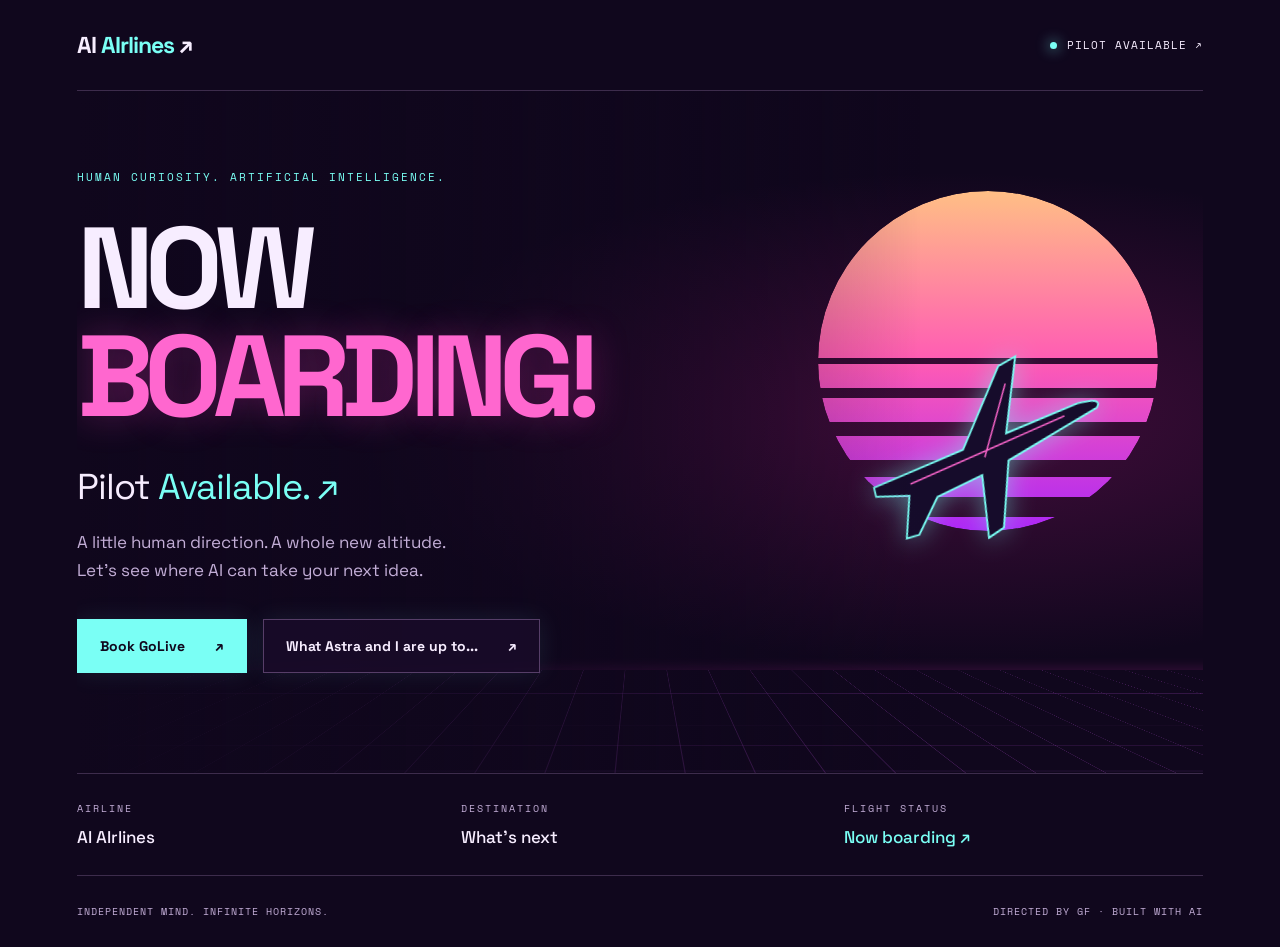
==== commit b3022f70: "Restore original angular neon airplane artwork" ====
--- a/index.html
+++ b/index.html
@@ -1,2 +1,2 @@
 <!doctype html>
-<html lang="en"><head><meta charset="utf-8"><meta name="viewport" content="width=device-width, initial-scale=1"><meta name="theme-color" content="#10071d"><meta name="description" content="AI AIrlines. Now Boarding! Pilot Available. Book GoLive and see what Astra and I are up to."><title>AI AIrlines — Now Boarding! Pilot Available</title><link rel="stylesheet" href="airlines.css"></head><body class=""><div class="shell"><header><a class="brand" href="index.html">AI <span>AIrlines</span> ↗</a><a class="status" href="https://outlook.office.com/book/GoLive@areaf.net/?ismsaljsauthenabled" aria-label="Pilot available — Book GoLive"><span class="dot" aria-hidden="true"></span>Pilot available ↗</a></header><main><section class="hero" aria-labelledby="headline"><div class="scene" aria-hidden="true"><div class="sun"></div><div class="grid"></div><svg class="plane" viewBox="0 0 320 200" fill="none"><!-- Side profile: nose right, vertical tail fin above the rear fuselage. --><path d="M29 119 17 49 36 49 76 106 235 106Q264 106 285 120L301 132Q306 140 293 143L84 143Q54 140 29 129Z" fill="#160c2b" stroke="#7afff5" stroke-width="2.5" stroke-linejoin="round"/><path d="m135 125-36 58 22 0 74-55" fill="#160c2b" stroke="#7afff5" stroke-width="2.5" stroke-linejoin="round"/><path d="m57 120-39 24 25 0 40-21" fill="#160c2b" stroke="#7afff5" stroke-width="2" stroke-linejoin="round"/><path d="M246 112 254 122 277 122M91 117h8m10 0h8m10 0h8m10 0h8m10 0h8m10 0h8m10 0h8m10 0h8M24 67l23 0" stroke="#ff67cf" stroke-width="3" stroke-linecap="round"/></svg></div><div class="copy"><p class="eyebrow">Human curiosity. Artificial intelligence.</p><h1 id="headline">Now<em>Boarding!</em></h1><p class="pilot"><a href="https://outlook.office.com/book/GoLive@areaf.net/?ismsaljsauthenabled" aria-label="Pilot Available — Book GoLive">Pilot <span>Available.</span> <span aria-hidden="true">↗</span></a></p><p class="intro">A little human direction. A whole new altitude.<br>Let’s see where AI can take your next idea.</p><div class="actions"><a class="button" href="https://outlook.office.com/book/GoLive@areaf.net/?ismsaljsauthenabled">Book GoLive <span aria-hidden="true">↗</span></a><a class="button secondary" href="what-astra-and-i-are-up-to.html">What Astra and I are up to... <span aria-hidden="true">↗</span></a></div></div></section><section class="strip" aria-label="Flight information"><div><small>AIRLINE</small><strong>AI AIrlines</strong></div><div><small>DESTINATION</small><strong>What’s next</strong></div><div><small>FLIGHT STATUS</small><strong class="boarding">Now boarding ↗</strong></div></section></main><footer><span>INDEPENDENT MIND. INFINITE HORIZONS.</span><span>DIRECTED BY GF · BUILT WITH AI</span></footer></div></body></html>+<html lang="en"><head><meta charset="utf-8"><meta name="viewport" content="width=device-width, initial-scale=1"><meta name="theme-color" content="#10071d"><meta name="description" content="AI AIrlines. Now Boarding! Pilot Available. Book GoLive and see what Astra and I are up to."><title>AI AIrlines — Now Boarding! Pilot Available</title><link rel="stylesheet" href="airlines.css"></head><body class=""><div class="shell"><header><a class="brand" href="index.html">AI <span>AIrlines</span> ↗</a><a class="status" href="https://outlook.office.com/book/GoLive@areaf.net/?ismsaljsauthenabled" aria-label="Pilot available — Book GoLive"><span class="dot" aria-hidden="true"></span>Pilot available ↗</a></header><main><section class="hero" aria-labelledby="headline"><div class="scene" aria-hidden="true"><div class="sun"></div><div class="grid"></div><svg class="plane" viewBox="0 0 300 220" fill="none"><path d="M27 119 129 101 186 22 206 16 178 94 260 80Q288 79 279 89L174 123 153 192 135 199 143 132 91 144 63 179 49 180 62 136 27 129Z" fill="#160c2b" stroke="#7afff5" stroke-width="2"/><path d="m66 124 177-34M150 114l39-72" stroke="#ff67cf" stroke-width="1.5"/></svg></div><div class="copy"><p class="eyebrow">Human curiosity. Artificial intelligence.</p><h1 id="headline">Now<em>Boarding!</em></h1><p class="pilot"><a href="https://outlook.office.com/book/GoLive@areaf.net/?ismsaljsauthenabled" aria-label="Pilot Available — Book GoLive">Pilot <span>Available.</span> <span aria-hidden="true">↗</span></a></p><p class="intro">A little human direction. A whole new altitude.<br>Let’s see where AI can take your next idea.</p><div class="actions"><a class="button" href="https://outlook.office.com/book/GoLive@areaf.net/?ismsaljsauthenabled">Book GoLive <span aria-hidden="true">↗</span></a><a class="button secondary" href="what-astra-and-i-are-up-to.html">What Astra and I are up to... <span aria-hidden="true">↗</span></a></div></div></section><section class="strip" aria-label="Flight information"><div><small>AIRLINE</small><strong>AI AIrlines</strong></div><div><small>DESTINATION</small><strong>What’s next</strong></div><div><small>FLIGHT STATUS</small><strong class="boarding">Now boarding ↗</strong></div></section></main><footer><span>INDEPENDENT MIND. INFINITE HORIZONS.</span><span>DIRECTED BY GF · BUILT WITH AI</span></footer></div></body></html>
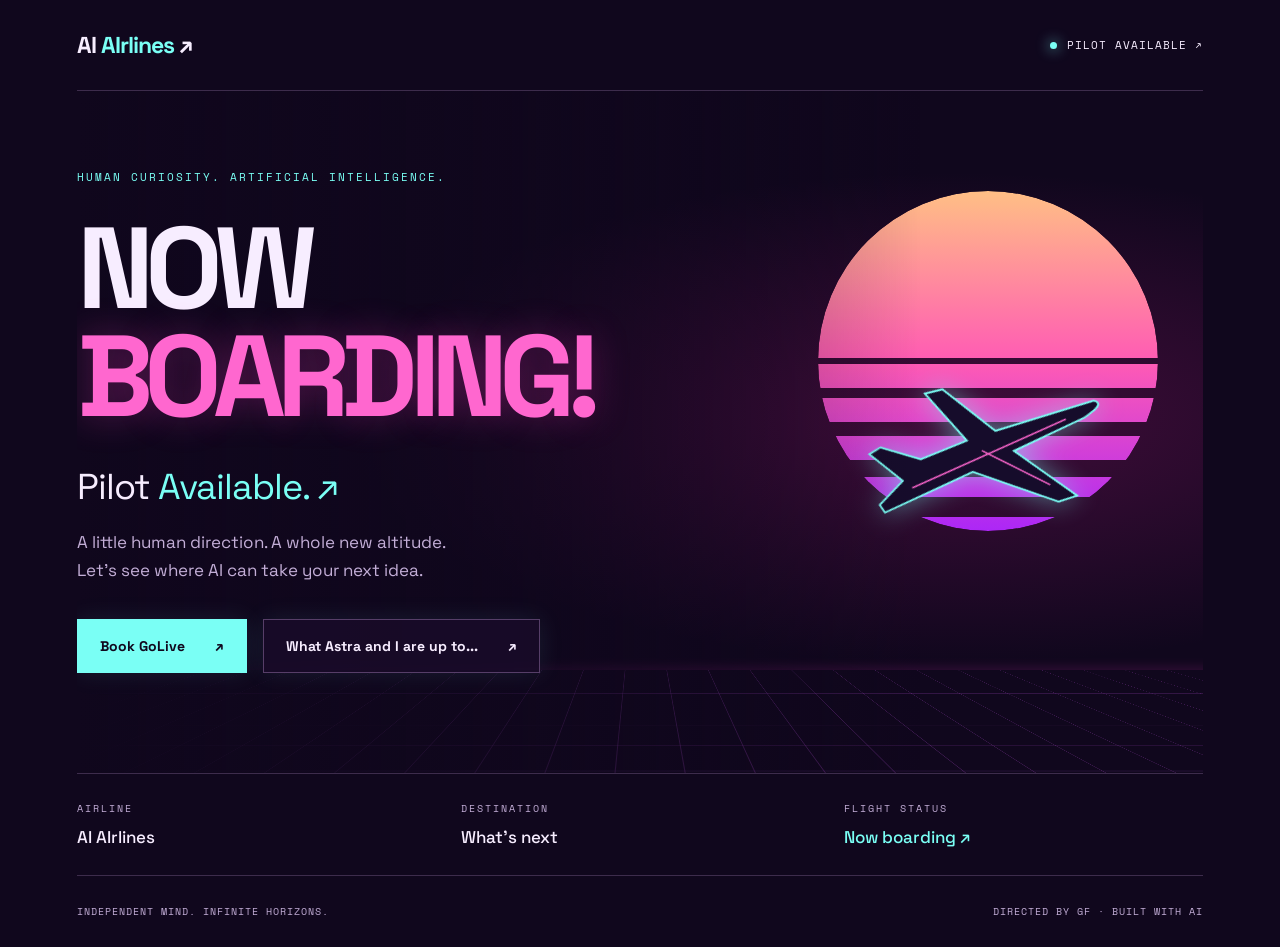
==== commit 2f1b6a4b: "Refresh cached stylesheet for corrected airplane orientation" ====
--- a/index.html
+++ b/index.html
@@ -1,2 +1,2 @@
 <!doctype html>
-<html lang="en"><head><meta charset="utf-8"><meta name="viewport" content="width=device-width, initial-scale=1"><meta name="theme-color" content="#10071d"><meta name="description" content="AI AIrlines. Now Boarding! Pilot Available. Book GoLive and see what Astra and I are up to."><title>AI AIrlines — Now Boarding! Pilot Available</title><link rel="stylesheet" href="airlines.css"></head><body class=""><div class="shell"><header><a class="brand" href="index.html">AI <span>AIrlines</span> ↗</a><a class="status" href="https://outlook.office.com/book/GoLive@areaf.net/?ismsaljsauthenabled" aria-label="Pilot available — Book GoLive"><span class="dot" aria-hidden="true"></span>Pilot available ↗</a></header><main><section class="hero" aria-labelledby="headline"><div class="scene" aria-hidden="true"><div class="sun"></div><div class="grid"></div><svg class="plane" viewBox="0 0 300 220" fill="none"><path d="M27 119 129 101 186 22 206 16 178 94 260 80Q288 79 279 89L174 123 153 192 135 199 143 132 91 144 63 179 49 180 62 136 27 129Z" fill="#160c2b" stroke="#7afff5" stroke-width="2"/><path d="m66 124 177-34M150 114l39-72" stroke="#ff67cf" stroke-width="1.5"/></svg></div><div class="copy"><p class="eyebrow">Human curiosity. Artificial intelligence.</p><h1 id="headline">Now<em>Boarding!</em></h1><p class="pilot"><a href="https://outlook.office.com/book/GoLive@areaf.net/?ismsaljsauthenabled" aria-label="Pilot Available — Book GoLive">Pilot <span>Available.</span> <span aria-hidden="true">↗</span></a></p><p class="intro">A little human direction. A whole new altitude.<br>Let’s see where AI can take your next idea.</p><div class="actions"><a class="button" href="https://outlook.office.com/book/GoLive@areaf.net/?ismsaljsauthenabled">Book GoLive <span aria-hidden="true">↗</span></a><a class="button secondary" href="what-astra-and-i-are-up-to.html">What Astra and I are up to... <span aria-hidden="true">↗</span></a></div></div></section><section class="strip" aria-label="Flight information"><div><small>AIRLINE</small><strong>AI AIrlines</strong></div><div><small>DESTINATION</small><strong>What’s next</strong></div><div><small>FLIGHT STATUS</small><strong class="boarding">Now boarding ↗</strong></div></section></main><footer><span>INDEPENDENT MIND. INFINITE HORIZONS.</span><span>DIRECTED BY GF · BUILT WITH AI</span></footer></div></body></html>+<html lang="en"><head><meta charset="utf-8"><meta name="viewport" content="width=device-width, initial-scale=1"><meta name="theme-color" content="#10071d"><meta name="description" content="AI AIrlines. Now Boarding! Pilot Available. Book GoLive and see what Astra and I are up to."><title>AI AIrlines — Now Boarding! Pilot Available</title><link rel="stylesheet" href="airlines.css?v=tail-up-2"></head><body class=""><div class="shell"><header><a class="brand" href="index.html">AI <span>AIrlines</span> ↗</a><a class="status" href="https://outlook.office.com/book/GoLive@areaf.net/?ismsaljsauthenabled" aria-label="Pilot available — Book GoLive"><span class="dot" aria-hidden="true"></span>Pilot available ↗</a></header><main><section class="hero" aria-labelledby="headline"><div class="scene" aria-hidden="true"><div class="sun"></div><div class="grid"></div><svg class="plane" viewBox="0 0 300 220" fill="none"><path d="M27 119 129 101 186 22 206 16 178 94 260 80Q288 79 279 89L174 123 153 192 135 199 143 132 91 144 63 179 49 180 62 136 27 129Z" fill="#160c2b" stroke="#7afff5" stroke-width="2"/><path d="m66 124 177-34M150 114l39-72" stroke="#ff67cf" stroke-width="1.5"/></svg></div><div class="copy"><p class="eyebrow">Human curiosity. Artificial intelligence.</p><h1 id="headline">Now<em>Boarding!</em></h1><p class="pilot"><a href="https://outlook.office.com/book/GoLive@areaf.net/?ismsaljsauthenabled" aria-label="Pilot Available — Book GoLive">Pilot <span>Available.</span> <span aria-hidden="true">↗</span></a></p><p class="intro">A little human direction. A whole new altitude.<br>Let’s see where AI can take your next idea.</p><div class="actions"><a class="button" href="https://outlook.office.com/book/GoLive@areaf.net/?ismsaljsauthenabled">Book GoLive <span aria-hidden="true">↗</span></a><a class="button secondary" href="what-astra-and-i-are-up-to.html">What Astra and I are up to... <span aria-hidden="true">↗</span></a></div></div></section><section class="strip" aria-label="Flight information"><div><small>AIRLINE</small><strong>AI AIrlines</strong></div><div><small>DESTINATION</small><strong>What’s next</strong></div><div><small>FLIGHT STATUS</small><strong class="boarding">Now boarding ↗</strong></div></section></main><footer><span>INDEPENDENT MIND. INFINITE HORIZONS.</span><span>DIRECTED BY GF · BUILT WITH AI</span></footer></div></body></html>
--- a/airlines.css
+++ b/airlines.css
@@ -1,4 +1,4 @@
 @import url('https://fonts.googleapis.com/css2?family=Space+Grotesk:wght@400;500;600;700&family=Space+Mono:wght@400;700&display=swap');
-:root{color-scheme:dark;--pink:#ff67cf;--cyan:#7afff5;--ink:#f7edff;--muted:#c3aed7;--line:#80649566}*{box-sizing:border-box}body{margin:0;background:#10071d;color:var(--ink);font-family:'Space Grotesk',Arial,sans-serif}a{color:inherit}a:focus-visible{outline:3px solid var(--cyan);outline-offset:6px}.shell{max-width:1440px;margin:auto;padding:0 6%}header{display:flex;align-items:center;justify-content:space-between;gap:24px;padding:30px 0;border-bottom:1px solid var(--line)}.brand{text-decoration:none;font-size:23px;font-weight:700;letter-spacing:-1px}.brand span{color:var(--cyan)}.mono,.eyebrow,.status,footer{font-family:'Space Mono',monospace}.mono,.eyebrow{font-size:11px;letter-spacing:2px;text-transform:uppercase}.status{display:flex;align-items:center;gap:10px;font-size:11px;letter-spacing:1px;text-transform:uppercase}.dot{width:7px;height:7px;background:var(--cyan);border-radius:50%;box-shadow:0 0 14px var(--cyan)}.hero{position:relative;isolation:isolate;min-height:680px;display:flex;align-items:center;border-bottom:1px solid var(--line);overflow:hidden}.copy{position:relative;z-index:2;width:72%;padding:78px 0 100px}.eyebrow{color:var(--cyan);margin:0 0 30px}h1{font-size:clamp(70px,9vw,132px);font-weight:700;letter-spacing:-.075em;line-height:.94;margin:0;text-transform:uppercase}h1 em{display:block;font-style:normal;color:var(--pink);text-shadow:0 0 36px #ff40c54d}.pilot{margin:32px 0 0;font-size:clamp(23px,3vw,36px);letter-spacing:-1px}.pilot span{color:var(--cyan)}.intro{color:var(--muted);font-size:17px;line-height:1.7;max-width:480px;margin:18px 0 0}.actions{display:flex;gap:16px;flex-wrap:wrap;margin-top:34px}.button{display:inline-flex;align-items:center;justify-content:center;gap:30px;padding:17px 22px;background:var(--cyan);color:#10071d;text-decoration:none;font-size:14px;font-weight:700;border:1px solid var(--cyan);box-shadow:0 0 26px #7afff518;transition:background .2s,box-shadow .2s}.button:hover{background:#c3fffa;box-shadow:0 0 30px #7afff544}.button.secondary{color:var(--ink);background:#1a0c2bc9;border-color:#b78cca66}.button.secondary:hover{border-color:var(--pink);background:#331238}.scene{position:absolute;z-index:-1;inset:0;overflow:hidden;background:radial-gradient(ellipse at 78% 48%,#94166c60,transparent 49%)}.sun{position:absolute;width:340px;height:340px;right:4%;top:100px;border-radius:50%;background:linear-gradient(#ffbf85,#ff5bb4 50%,#ac27f6);box-shadow:0 0 100px #f92db32b;mask-image:linear-gradient(to bottom,#000 0%,#000 49%,transparent 49%,transparent 51%,#000 51%,#000 58%,transparent 58%,transparent 61%,#000 61%,#000 68%,transparent 68%,transparent 72%,#000 72%,#000 79%,transparent 79%,transparent 84%,#000 84%,#000 90%,transparent 90%,transparent 96%,#000 96%)}.grid{position:absolute;bottom:-230px;left:-40%;width:180%;height:490px;background:linear-gradient(#a645c84d 1px,transparent 1px),linear-gradient(90deg,#a645c84d 1px,transparent 1px);background-size:66px 44px;transform:perspective(340px) rotateX(55deg);border-top:2px solid #ff67cf;box-shadow:0 -12px 45px #ff36cc22}.plane{position:absolute;right:7%;top:260px;width:280px;filter:drop-shadow(0 0 13px #7afff577);transform:rotate(-13deg)}.scene:after{content:'';position:absolute;inset:0;background:linear-gradient(90deg,#10071d 0%,#10071d99 38%,transparent 75%)}.strip{display:grid;grid-template-columns:1fr 1fr 1fr;padding:27px 0;gap:25px;border-bottom:1px solid var(--line)}.strip small{display:block;color:var(--muted);font:10px 'Space Mono',monospace;letter-spacing:2px;margin-bottom:10px}.strip strong{font-size:17px;font-weight:500}.strip .boarding{color:var(--cyan)}footer{display:flex;justify-content:space-between;gap:20px;flex-wrap:wrap;padding:28px 0;color:var(--muted);font-size:10px;letter-spacing:1px}footer a{text-decoration:none}.journal{padding:72px 0 40px}.journal h1{font-size:clamp(48px,7vw,94px);max-width:950px}.journal .intro{max-width:620px}.routes{margin:56px 0 30px;border-top:1px solid var(--line)}.route{display:grid;grid-template-columns:70px 1fr 1.2fr;gap:20px;padding:30px 0;border-bottom:1px solid var(--line);align-items:baseline}.route .number{font:14px 'Space Mono',monospace;color:var(--pink)}.route h2{margin:0;font-size:25px}.route p{color:var(--muted);line-height:1.7;margin:0}.journal-page{background:radial-gradient(ellipse at 90% 10%,#72214f44,transparent 50%),#10071d}@media(min-width:1600px){.hero{min-height:740px}}@media(max-width:760px){.shell{padding:0 6%}header{padding:24px 0}.status{font-size:9px}.brand{font-size:20px}.hero{min-height:760px;align-items:flex-start}.copy{width:100%;padding:58px 0 220px}h1{font-size:clamp(58px,13vw,98px)}.sun{width:230px;height:230px;right:-35px;top:auto;bottom:25px;opacity:.7}.plane{width:190px;top:auto;bottom:55px;right:15%}.scene:after{background:linear-gradient(#10071d 12%,transparent 90%)}.grid{bottom:-290px}.actions{gap:12px}.button{padding:15px 18px;gap:15px;font-size:13px}.strip{gap:15px}.strip strong{font-size:13px}.strip small{font-size:9px;letter-spacing:1px}.route{grid-template-columns:35px 1fr;gap:15px}.route p{grid-column:2}.journal{padding-top:50px}}@media(prefers-reduced-motion:reduce){*{transition:none!important}}
+:root{color-scheme:dark;--pink:#ff67cf;--cyan:#7afff5;--ink:#f7edff;--muted:#c3aed7;--line:#80649566}*{box-sizing:border-box}body{margin:0;background:#10071d;color:var(--ink);font-family:'Space Grotesk',Arial,sans-serif}a{color:inherit}a:focus-visible{outline:3px solid var(--cyan);outline-offset:6px}.shell{max-width:1440px;margin:auto;padding:0 6%}header{display:flex;align-items:center;justify-content:space-between;gap:24px;padding:30px 0;border-bottom:1px solid var(--line)}.brand{text-decoration:none;font-size:23px;font-weight:700;letter-spacing:-1px}.brand span{color:var(--cyan)}.mono,.eyebrow,.status,footer{font-family:'Space Mono',monospace}.mono,.eyebrow{font-size:11px;letter-spacing:2px;text-transform:uppercase}.status{display:flex;align-items:center;gap:10px;font-size:11px;letter-spacing:1px;text-transform:uppercase}.dot{width:7px;height:7px;background:var(--cyan);border-radius:50%;box-shadow:0 0 14px var(--cyan)}.hero{position:relative;isolation:isolate;min-height:680px;display:flex;align-items:center;border-bottom:1px solid var(--line);overflow:hidden}.copy{position:relative;z-index:2;width:72%;padding:78px 0 100px}.eyebrow{color:var(--cyan);margin:0 0 30px}h1{font-size:clamp(70px,9vw,132px);font-weight:700;letter-spacing:-.075em;line-height:.94;margin:0;text-transform:uppercase}h1 em{display:block;font-style:normal;color:var(--pink);text-shadow:0 0 36px #ff40c54d}.pilot{margin:32px 0 0;font-size:clamp(23px,3vw,36px);letter-spacing:-1px}.pilot span{color:var(--cyan)}.intro{color:var(--muted);font-size:17px;line-height:1.7;max-width:480px;margin:18px 0 0}.actions{display:flex;gap:16px;flex-wrap:wrap;margin-top:34px}.button{display:inline-flex;align-items:center;justify-content:center;gap:30px;padding:17px 22px;background:var(--cyan);color:#10071d;text-decoration:none;font-size:14px;font-weight:700;border:1px solid var(--cyan);box-shadow:0 0 26px #7afff518;transition:background .2s,box-shadow .2s}.button:hover{background:#c3fffa;box-shadow:0 0 30px #7afff544}.button.secondary{color:var(--ink);background:#1a0c2bc9;border-color:#b78cca66}.button.secondary:hover{border-color:var(--pink);background:#331238}.scene{position:absolute;z-index:-1;inset:0;overflow:hidden;background:radial-gradient(ellipse at 78% 48%,#94166c60,transparent 49%)}.sun{position:absolute;width:340px;height:340px;right:4%;top:100px;border-radius:50%;background:linear-gradient(#ffbf85,#ff5bb4 50%,#ac27f6);box-shadow:0 0 100px #f92db32b;mask-image:linear-gradient(to bottom,#000 0%,#000 49%,transparent 49%,transparent 51%,#000 51%,#000 58%,transparent 58%,transparent 61%,#000 61%,#000 68%,transparent 68%,transparent 72%,#000 72%,#000 79%,transparent 79%,transparent 84%,#000 84%,#000 90%,transparent 90%,transparent 96%,#000 96%)}.grid{position:absolute;bottom:-230px;left:-40%;width:180%;height:490px;background:linear-gradient(#a645c84d 1px,transparent 1px),linear-gradient(90deg,#a645c84d 1px,transparent 1px);background-size:66px 44px;transform:perspective(340px) rotateX(55deg);border-top:2px solid #ff67cf;box-shadow:0 -12px 45px #ff36cc22}.plane{position:absolute;right:7%;top:260px;width:280px;filter:drop-shadow(0 0 13px #7afff577);transform:rotate(-35deg) scaleY(-1)}.scene:after{content:'';position:absolute;inset:0;background:linear-gradient(90deg,#10071d 0%,#10071d99 38%,transparent 75%)}.strip{display:grid;grid-template-columns:1fr 1fr 1fr;padding:27px 0;gap:25px;border-bottom:1px solid var(--line)}.strip small{display:block;color:var(--muted);font:10px 'Space Mono',monospace;letter-spacing:2px;margin-bottom:10px}.strip strong{font-size:17px;font-weight:500}.strip .boarding{color:var(--cyan)}footer{display:flex;justify-content:space-between;gap:20px;flex-wrap:wrap;padding:28px 0;color:var(--muted);font-size:10px;letter-spacing:1px}footer a{text-decoration:none}.journal{padding:72px 0 40px}.journal h1{font-size:clamp(48px,7vw,94px);max-width:950px}.journal .intro{max-width:620px}.routes{margin:56px 0 30px;border-top:1px solid var(--line)}.route{display:grid;grid-template-columns:70px 1fr 1.2fr;gap:20px;padding:30px 0;border-bottom:1px solid var(--line);align-items:baseline}.route .number{font:14px 'Space Mono',monospace;color:var(--pink)}.route h2{margin:0;font-size:25px}.route p{color:var(--muted);line-height:1.7;margin:0}.journal-page{background:radial-gradient(ellipse at 90% 10%,#72214f44,transparent 50%),#10071d}@media(min-width:1600px){.hero{min-height:740px}}@media(max-width:760px){.shell{padding:0 6%}header{padding:24px 0}.status{font-size:9px}.brand{font-size:20px}.hero{min-height:760px;align-items:flex-start}.copy{width:100%;padding:58px 0 220px}h1{font-size:clamp(58px,13vw,98px)}.sun{width:230px;height:230px;right:-35px;top:auto;bottom:25px;opacity:.7}.plane{width:190px;top:auto;bottom:55px;right:15%}.scene:after{background:linear-gradient(#10071d 12%,transparent 90%)}.grid{bottom:-290px}.actions{gap:12px}.button{padding:15px 18px;gap:15px;font-size:13px}.strip{gap:15px}.strip strong{font-size:13px}.strip small{font-size:9px;letter-spacing:1px}.route{grid-template-columns:35px 1fr;gap:15px}.route p{grid-column:2}.journal{padding-top:50px}}@media(prefers-reduced-motion:reduce){*{transition:none!important}}
 
 .status,.pilot a{text-decoration:none}.status:hover,.pilot a:hover{color:var(--cyan);text-shadow:0 0 18px #7afff566}
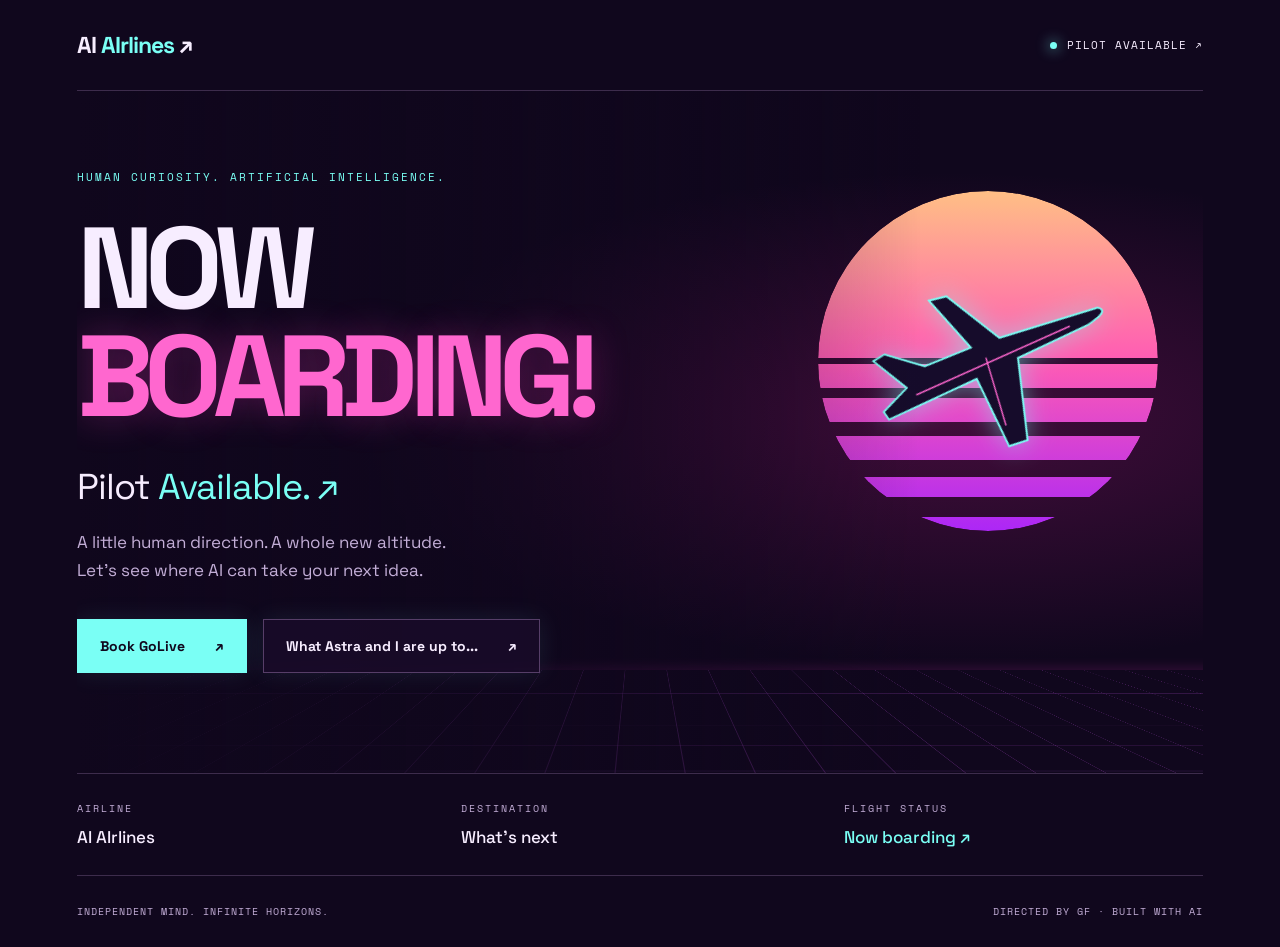
==== commit 6cdcfc9c: "Center airplane on sun and sweep right wing toward tail" ====
--- a/index.html
+++ b/index.html
@@ -1,2 +1,2 @@
 <!doctype html>
-<html lang="en"><head><meta charset="utf-8"><meta name="viewport" content="width=device-width, initial-scale=1"><meta name="theme-color" content="#10071d"><meta name="description" content="AI AIrlines. Now Boarding! Pilot Available. Book GoLive and see what Astra and I are up to."><title>AI AIrlines — Now Boarding! Pilot Available</title><link rel="stylesheet" href="airlines.css?v=tail-up-2"></head><body class=""><div class="shell"><header><a class="brand" href="index.html">AI <span>AIrlines</span> ↗</a><a class="status" href="https://outlook.office.com/book/GoLive@areaf.net/?ismsaljsauthenabled" aria-label="Pilot available — Book GoLive"><span class="dot" aria-hidden="true"></span>Pilot available ↗</a></header><main><section class="hero" aria-labelledby="headline"><div class="scene" aria-hidden="true"><div class="sun"></div><div class="grid"></div><svg class="plane" viewBox="0 0 300 220" fill="none"><path d="M27 119 129 101 186 22 206 16 178 94 260 80Q288 79 279 89L174 123 153 192 135 199 143 132 91 144 63 179 49 180 62 136 27 129Z" fill="#160c2b" stroke="#7afff5" stroke-width="2"/><path d="m66 124 177-34M150 114l39-72" stroke="#ff67cf" stroke-width="1.5"/></svg></div><div class="copy"><p class="eyebrow">Human curiosity. Artificial intelligence.</p><h1 id="headline">Now<em>Boarding!</em></h1><p class="pilot"><a href="https://outlook.office.com/book/GoLive@areaf.net/?ismsaljsauthenabled" aria-label="Pilot Available — Book GoLive">Pilot <span>Available.</span> <span aria-hidden="true">↗</span></a></p><p class="intro">A little human direction. A whole new altitude.<br>Let’s see where AI can take your next idea.</p><div class="actions"><a class="button" href="https://outlook.office.com/book/GoLive@areaf.net/?ismsaljsauthenabled">Book GoLive <span aria-hidden="true">↗</span></a><a class="button secondary" href="what-astra-and-i-are-up-to.html">What Astra and I are up to... <span aria-hidden="true">↗</span></a></div></div></section><section class="strip" aria-label="Flight information"><div><small>AIRLINE</small><strong>AI AIrlines</strong></div><div><small>DESTINATION</small><strong>What’s next</strong></div><div><small>FLIGHT STATUS</small><strong class="boarding">Now boarding ↗</strong></div></section></main><footer><span>INDEPENDENT MIND. INFINITE HORIZONS.</span><span>DIRECTED BY GF · BUILT WITH AI</span></footer></div></body></html>+<html lang="en"><head><meta charset="utf-8"><meta name="viewport" content="width=device-width, initial-scale=1"><meta name="theme-color" content="#10071d"><meta name="description" content="AI AIrlines. Now Boarding! Pilot Available. Book GoLive and see what Astra and I are up to."><title>AI AIrlines — Now Boarding! Pilot Available</title><link rel="stylesheet" href="airlines.css?v=centered-wings-3"></head><body class=""><div class="shell"><header><a class="brand" href="index.html">AI <span>AIrlines</span> ↗</a><a class="status" href="https://outlook.office.com/book/GoLive@areaf.net/?ismsaljsauthenabled" aria-label="Pilot available — Book GoLive"><span class="dot" aria-hidden="true"></span>Pilot available ↗</a></header><main><section class="hero" aria-labelledby="headline"><div class="scene" aria-hidden="true"><div class="sun"></div><div class="grid"></div><svg class="plane" viewBox="0 0 300 220" fill="none"><path d="M27 119 129 101 116 22 136 16 178 94 260 80Q288 79 279 89L174 123 153 192 135 199 143 132 91 144 63 179 49 180 62 136 27 129Z" fill="#160c2b" stroke="#7afff5" stroke-width="2"/><path d="m66 124 177-34M150 114l-24-72" stroke="#ff67cf" stroke-width="1.5"/></svg></div><div class="copy"><p class="eyebrow">Human curiosity. Artificial intelligence.</p><h1 id="headline">Now<em>Boarding!</em></h1><p class="pilot"><a href="https://outlook.office.com/book/GoLive@areaf.net/?ismsaljsauthenabled" aria-label="Pilot Available — Book GoLive">Pilot <span>Available.</span> <span aria-hidden="true">↗</span></a></p><p class="intro">A little human direction. A whole new altitude.<br>Let’s see where AI can take your next idea.</p><div class="actions"><a class="button" href="https://outlook.office.com/book/GoLive@areaf.net/?ismsaljsauthenabled">Book GoLive <span aria-hidden="true">↗</span></a><a class="button secondary" href="what-astra-and-i-are-up-to.html">What Astra and I are up to... <span aria-hidden="true">↗</span></a></div></div></section><section class="strip" aria-label="Flight information"><div><small>AIRLINE</small><strong>AI AIrlines</strong></div><div><small>DESTINATION</small><strong>What’s next</strong></div><div><small>FLIGHT STATUS</small><strong class="boarding">Now boarding ↗</strong></div></section></main><footer><span>INDEPENDENT MIND. INFINITE HORIZONS.</span><span>DIRECTED BY GF · BUILT WITH AI</span></footer></div></body></html>
--- a/airlines.css
+++ b/airlines.css
@@ -1,4 +1,4 @@
 @import url('https://fonts.googleapis.com/css2?family=Space+Grotesk:wght@400;500;600;700&family=Space+Mono:wght@400;700&display=swap');
-:root{color-scheme:dark;--pink:#ff67cf;--cyan:#7afff5;--ink:#f7edff;--muted:#c3aed7;--line:#80649566}*{box-sizing:border-box}body{margin:0;background:#10071d;color:var(--ink);font-family:'Space Grotesk',Arial,sans-serif}a{color:inherit}a:focus-visible{outline:3px solid var(--cyan);outline-offset:6px}.shell{max-width:1440px;margin:auto;padding:0 6%}header{display:flex;align-items:center;justify-content:space-between;gap:24px;padding:30px 0;border-bottom:1px solid var(--line)}.brand{text-decoration:none;font-size:23px;font-weight:700;letter-spacing:-1px}.brand span{color:var(--cyan)}.mono,.eyebrow,.status,footer{font-family:'Space Mono',monospace}.mono,.eyebrow{font-size:11px;letter-spacing:2px;text-transform:uppercase}.status{display:flex;align-items:center;gap:10px;font-size:11px;letter-spacing:1px;text-transform:uppercase}.dot{width:7px;height:7px;background:var(--cyan);border-radius:50%;box-shadow:0 0 14px var(--cyan)}.hero{position:relative;isolation:isolate;min-height:680px;display:flex;align-items:center;border-bottom:1px solid var(--line);overflow:hidden}.copy{position:relative;z-index:2;width:72%;padding:78px 0 100px}.eyebrow{color:var(--cyan);margin:0 0 30px}h1{font-size:clamp(70px,9vw,132px);font-weight:700;letter-spacing:-.075em;line-height:.94;margin:0;text-transform:uppercase}h1 em{display:block;font-style:normal;color:var(--pink);text-shadow:0 0 36px #ff40c54d}.pilot{margin:32px 0 0;font-size:clamp(23px,3vw,36px);letter-spacing:-1px}.pilot span{color:var(--cyan)}.intro{color:var(--muted);font-size:17px;line-height:1.7;max-width:480px;margin:18px 0 0}.actions{display:flex;gap:16px;flex-wrap:wrap;margin-top:34px}.button{display:inline-flex;align-items:center;justify-content:center;gap:30px;padding:17px 22px;background:var(--cyan);color:#10071d;text-decoration:none;font-size:14px;font-weight:700;border:1px solid var(--cyan);box-shadow:0 0 26px #7afff518;transition:background .2s,box-shadow .2s}.button:hover{background:#c3fffa;box-shadow:0 0 30px #7afff544}.button.secondary{color:var(--ink);background:#1a0c2bc9;border-color:#b78cca66}.button.secondary:hover{border-color:var(--pink);background:#331238}.scene{position:absolute;z-index:-1;inset:0;overflow:hidden;background:radial-gradient(ellipse at 78% 48%,#94166c60,transparent 49%)}.sun{position:absolute;width:340px;height:340px;right:4%;top:100px;border-radius:50%;background:linear-gradient(#ffbf85,#ff5bb4 50%,#ac27f6);box-shadow:0 0 100px #f92db32b;mask-image:linear-gradient(to bottom,#000 0%,#000 49%,transparent 49%,transparent 51%,#000 51%,#000 58%,transparent 58%,transparent 61%,#000 61%,#000 68%,transparent 68%,transparent 72%,#000 72%,#000 79%,transparent 79%,transparent 84%,#000 84%,#000 90%,transparent 90%,transparent 96%,#000 96%)}.grid{position:absolute;bottom:-230px;left:-40%;width:180%;height:490px;background:linear-gradient(#a645c84d 1px,transparent 1px),linear-gradient(90deg,#a645c84d 1px,transparent 1px);background-size:66px 44px;transform:perspective(340px) rotateX(55deg);border-top:2px solid #ff67cf;box-shadow:0 -12px 45px #ff36cc22}.plane{position:absolute;right:7%;top:260px;width:280px;filter:drop-shadow(0 0 13px #7afff577);transform:rotate(-35deg) scaleY(-1)}.scene:after{content:'';position:absolute;inset:0;background:linear-gradient(90deg,#10071d 0%,#10071d99 38%,transparent 75%)}.strip{display:grid;grid-template-columns:1fr 1fr 1fr;padding:27px 0;gap:25px;border-bottom:1px solid var(--line)}.strip small{display:block;color:var(--muted);font:10px 'Space Mono',monospace;letter-spacing:2px;margin-bottom:10px}.strip strong{font-size:17px;font-weight:500}.strip .boarding{color:var(--cyan)}footer{display:flex;justify-content:space-between;gap:20px;flex-wrap:wrap;padding:28px 0;color:var(--muted);font-size:10px;letter-spacing:1px}footer a{text-decoration:none}.journal{padding:72px 0 40px}.journal h1{font-size:clamp(48px,7vw,94px);max-width:950px}.journal .intro{max-width:620px}.routes{margin:56px 0 30px;border-top:1px solid var(--line)}.route{display:grid;grid-template-columns:70px 1fr 1.2fr;gap:20px;padding:30px 0;border-bottom:1px solid var(--line);align-items:baseline}.route .number{font:14px 'Space Mono',monospace;color:var(--pink)}.route h2{margin:0;font-size:25px}.route p{color:var(--muted);line-height:1.7;margin:0}.journal-page{background:radial-gradient(ellipse at 90% 10%,#72214f44,transparent 50%),#10071d}@media(min-width:1600px){.hero{min-height:740px}}@media(max-width:760px){.shell{padding:0 6%}header{padding:24px 0}.status{font-size:9px}.brand{font-size:20px}.hero{min-height:760px;align-items:flex-start}.copy{width:100%;padding:58px 0 220px}h1{font-size:clamp(58px,13vw,98px)}.sun{width:230px;height:230px;right:-35px;top:auto;bottom:25px;opacity:.7}.plane{width:190px;top:auto;bottom:55px;right:15%}.scene:after{background:linear-gradient(#10071d 12%,transparent 90%)}.grid{bottom:-290px}.actions{gap:12px}.button{padding:15px 18px;gap:15px;font-size:13px}.strip{gap:15px}.strip strong{font-size:13px}.strip small{font-size:9px;letter-spacing:1px}.route{grid-template-columns:35px 1fr;gap:15px}.route p{grid-column:2}.journal{padding-top:50px}}@media(prefers-reduced-motion:reduce){*{transition:none!important}}
+:root{color-scheme:dark;--pink:#ff67cf;--cyan:#7afff5;--ink:#f7edff;--muted:#c3aed7;--line:#80649566}*{box-sizing:border-box}body{margin:0;background:#10071d;color:var(--ink);font-family:'Space Grotesk',Arial,sans-serif}a{color:inherit}a:focus-visible{outline:3px solid var(--cyan);outline-offset:6px}.shell{max-width:1440px;margin:auto;padding:0 6%}header{display:flex;align-items:center;justify-content:space-between;gap:24px;padding:30px 0;border-bottom:1px solid var(--line)}.brand{text-decoration:none;font-size:23px;font-weight:700;letter-spacing:-1px}.brand span{color:var(--cyan)}.mono,.eyebrow,.status,footer{font-family:'Space Mono',monospace}.mono,.eyebrow{font-size:11px;letter-spacing:2px;text-transform:uppercase}.status{display:flex;align-items:center;gap:10px;font-size:11px;letter-spacing:1px;text-transform:uppercase}.dot{width:7px;height:7px;background:var(--cyan);border-radius:50%;box-shadow:0 0 14px var(--cyan)}.hero{position:relative;isolation:isolate;min-height:680px;display:flex;align-items:center;border-bottom:1px solid var(--line);overflow:hidden}.copy{position:relative;z-index:2;width:72%;padding:78px 0 100px}.eyebrow{color:var(--cyan);margin:0 0 30px}h1{font-size:clamp(70px,9vw,132px);font-weight:700;letter-spacing:-.075em;line-height:.94;margin:0;text-transform:uppercase}h1 em{display:block;font-style:normal;color:var(--pink);text-shadow:0 0 36px #ff40c54d}.pilot{margin:32px 0 0;font-size:clamp(23px,3vw,36px);letter-spacing:-1px}.pilot span{color:var(--cyan)}.intro{color:var(--muted);font-size:17px;line-height:1.7;max-width:480px;margin:18px 0 0}.actions{display:flex;gap:16px;flex-wrap:wrap;margin-top:34px}.button{display:inline-flex;align-items:center;justify-content:center;gap:30px;padding:17px 22px;background:var(--cyan);color:#10071d;text-decoration:none;font-size:14px;font-weight:700;border:1px solid var(--cyan);box-shadow:0 0 26px #7afff518;transition:background .2s,box-shadow .2s}.button:hover{background:#c3fffa;box-shadow:0 0 30px #7afff544}.button.secondary{color:var(--ink);background:#1a0c2bc9;border-color:#b78cca66}.button.secondary:hover{border-color:var(--pink);background:#331238}.scene{position:absolute;z-index:-1;inset:0;overflow:hidden;background:radial-gradient(ellipse at 78% 48%,#94166c60,transparent 49%)}.sun{position:absolute;width:340px;height:340px;right:4%;top:100px;border-radius:50%;background:linear-gradient(#ffbf85,#ff5bb4 50%,#ac27f6);box-shadow:0 0 100px #f92db32b;mask-image:linear-gradient(to bottom,#000 0%,#000 49%,transparent 49%,transparent 51%,#000 51%,#000 58%,transparent 58%,transparent 61%,#000 61%,#000 68%,transparent 68%,transparent 72%,#000 72%,#000 79%,transparent 79%,transparent 84%,#000 84%,#000 90%,transparent 90%,transparent 96%,#000 96%)}.grid{position:absolute;bottom:-230px;left:-40%;width:180%;height:490px;background:linear-gradient(#a645c84d 1px,transparent 1px),linear-gradient(90deg,#a645c84d 1px,transparent 1px);background-size:66px 44px;transform:perspective(340px) rotateX(55deg);border-top:2px solid #ff67cf;box-shadow:0 -12px 45px #ff36cc22}.plane{position:absolute;right:calc(4% + 30px);top:167px;width:280px;filter:drop-shadow(0 0 13px #7afff577);transform:rotate(-35deg) scaleY(-1)}.scene:after{content:'';position:absolute;inset:0;background:linear-gradient(90deg,#10071d 0%,#10071d99 38%,transparent 75%)}.strip{display:grid;grid-template-columns:1fr 1fr 1fr;padding:27px 0;gap:25px;border-bottom:1px solid var(--line)}.strip small{display:block;color:var(--muted);font:10px 'Space Mono',monospace;letter-spacing:2px;margin-bottom:10px}.strip strong{font-size:17px;font-weight:500}.strip .boarding{color:var(--cyan)}footer{display:flex;justify-content:space-between;gap:20px;flex-wrap:wrap;padding:28px 0;color:var(--muted);font-size:10px;letter-spacing:1px}footer a{text-decoration:none}.journal{padding:72px 0 40px}.journal h1{font-size:clamp(48px,7vw,94px);max-width:950px}.journal .intro{max-width:620px}.routes{margin:56px 0 30px;border-top:1px solid var(--line)}.route{display:grid;grid-template-columns:70px 1fr 1.2fr;gap:20px;padding:30px 0;border-bottom:1px solid var(--line);align-items:baseline}.route .number{font:14px 'Space Mono',monospace;color:var(--pink)}.route h2{margin:0;font-size:25px}.route p{color:var(--muted);line-height:1.7;margin:0}.journal-page{background:radial-gradient(ellipse at 90% 10%,#72214f44,transparent 50%),#10071d}@media(min-width:1600px){.hero{min-height:740px}}@media(max-width:760px){.shell{padding:0 6%}header{padding:24px 0}.status{font-size:9px}.brand{font-size:20px}.hero{min-height:760px;align-items:flex-start}.copy{width:100%;padding:58px 0 220px}h1{font-size:clamp(58px,13vw,98px)}.sun{width:230px;height:230px;right:-35px;top:auto;bottom:25px;opacity:.7}.plane{width:190px;top:auto;bottom:70px;right:-15px}.scene:after{background:linear-gradient(#10071d 12%,transparent 90%)}.grid{bottom:-290px}.actions{gap:12px}.button{padding:15px 18px;gap:15px;font-size:13px}.strip{gap:15px}.strip strong{font-size:13px}.strip small{font-size:9px;letter-spacing:1px}.route{grid-template-columns:35px 1fr;gap:15px}.route p{grid-column:2}.journal{padding-top:50px}}@media(prefers-reduced-motion:reduce){*{transition:none!important}}
 
 .status,.pilot a{text-decoration:none}.status:hover,.pilot a:hover{color:var(--cyan);text-shadow:0 0 18px #7afff566}
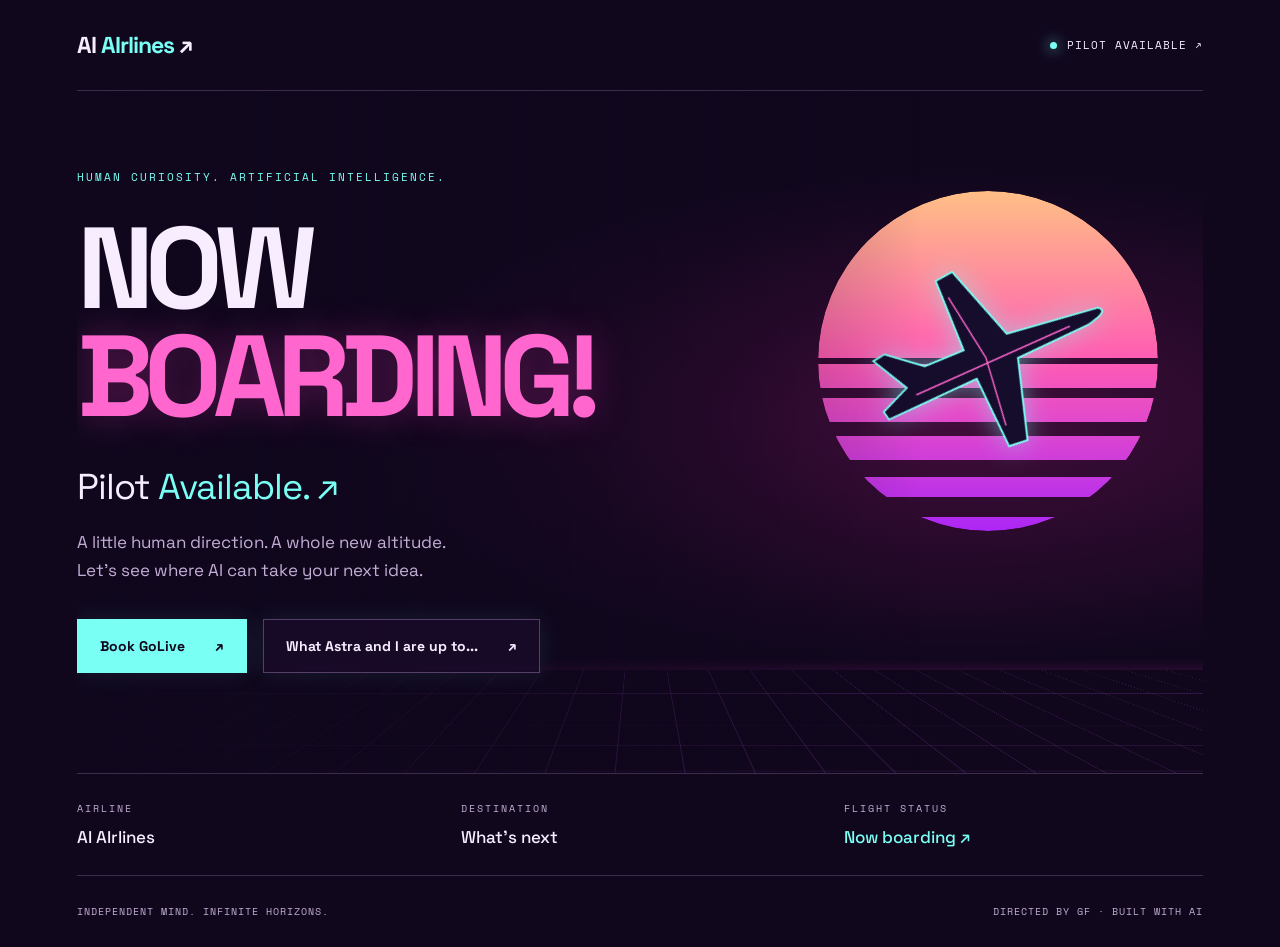
==== commit d97738dc: "Match left wing geometry and extend pink wing accent" ====
--- a/index.html
+++ b/index.html
@@ -1,2 +1,2 @@
 <!doctype html>
-<html lang="en"><head><meta charset="utf-8"><meta name="viewport" content="width=device-width, initial-scale=1"><meta name="theme-color" content="#10071d"><meta name="description" content="AI AIrlines. Now Boarding! Pilot Available. Book GoLive and see what Astra and I are up to."><title>AI AIrlines — Now Boarding! Pilot Available</title><link rel="stylesheet" href="airlines.css?v=centered-wings-3"></head><body class=""><div class="shell"><header><a class="brand" href="index.html">AI <span>AIrlines</span> ↗</a><a class="status" href="https://outlook.office.com/book/GoLive@areaf.net/?ismsaljsauthenabled" aria-label="Pilot available — Book GoLive"><span class="dot" aria-hidden="true"></span>Pilot available ↗</a></header><main><section class="hero" aria-labelledby="headline"><div class="scene" aria-hidden="true"><div class="sun"></div><div class="grid"></div><svg class="plane" viewBox="0 0 300 220" fill="none"><path d="M27 119 129 101 116 22 136 16 178 94 260 80Q288 79 279 89L174 123 153 192 135 199 143 132 91 144 63 179 49 180 62 136 27 129Z" fill="#160c2b" stroke="#7afff5" stroke-width="2"/><path d="m66 124 177-34M150 114l-24-72" stroke="#ff67cf" stroke-width="1.5"/></svg></div><div class="copy"><p class="eyebrow">Human curiosity. Artificial intelligence.</p><h1 id="headline">Now<em>Boarding!</em></h1><p class="pilot"><a href="https://outlook.office.com/book/GoLive@areaf.net/?ismsaljsauthenabled" aria-label="Pilot Available — Book GoLive">Pilot <span>Available.</span> <span aria-hidden="true">↗</span></a></p><p class="intro">A little human direction. A whole new altitude.<br>Let’s see where AI can take your next idea.</p><div class="actions"><a class="button" href="https://outlook.office.com/book/GoLive@areaf.net/?ismsaljsauthenabled">Book GoLive <span aria-hidden="true">↗</span></a><a class="button secondary" href="what-astra-and-i-are-up-to.html">What Astra and I are up to... <span aria-hidden="true">↗</span></a></div></div></section><section class="strip" aria-label="Flight information"><div><small>AIRLINE</small><strong>AI AIrlines</strong></div><div><small>DESTINATION</small><strong>What’s next</strong></div><div><small>FLIGHT STATUS</small><strong class="boarding">Now boarding ↗</strong></div></section></main><footer><span>INDEPENDENT MIND. INFINITE HORIZONS.</span><span>DIRECTED BY GF · BUILT WITH AI</span></footer></div></body></html>+<html lang="en"><head><meta charset="utf-8"><meta name="viewport" content="width=device-width, initial-scale=1"><meta name="theme-color" content="#10071d"><meta name="description" content="AI AIrlines. Now Boarding! Pilot Available. Book GoLive and see what Astra and I are up to."><title>AI AIrlines — Now Boarding! Pilot Available</title><link rel="stylesheet" href="airlines.css?v=centered-wings-3"></head><body class=""><div class="shell"><header><a class="brand" href="index.html">AI <span>AIrlines</span> ↗</a><a class="status" href="https://outlook.office.com/book/GoLive@areaf.net/?ismsaljsauthenabled" aria-label="Pilot available — Book GoLive"><span class="dot" aria-hidden="true"></span>Pilot available ↗</a></header><main><section class="hero" aria-labelledby="headline"><div class="scene" aria-hidden="true"><div class="sun"></div><div class="grid"></div><svg class="plane" viewBox="0 0 300 220" fill="none"><path d="M27 119 129 101 116 22 136 16 178 94 260 80Q288 79 279 89L183 122 173 210 153 212 135 134 91 144 63 179 49 180 62 136 27 129Z" fill="#160c2b" stroke="#7afff5" stroke-width="2"/><path d="m66 124 177-34M126 42 150 114 154 190" stroke="#ff67cf" stroke-width="1.5"/></svg></div><div class="copy"><p class="eyebrow">Human curiosity. Artificial intelligence.</p><h1 id="headline">Now<em>Boarding!</em></h1><p class="pilot"><a href="https://outlook.office.com/book/GoLive@areaf.net/?ismsaljsauthenabled" aria-label="Pilot Available — Book GoLive">Pilot <span>Available.</span> <span aria-hidden="true">↗</span></a></p><p class="intro">A little human direction. A whole new altitude.<br>Let’s see where AI can take your next idea.</p><div class="actions"><a class="button" href="https://outlook.office.com/book/GoLive@areaf.net/?ismsaljsauthenabled">Book GoLive <span aria-hidden="true">↗</span></a><a class="button secondary" href="what-astra-and-i-are-up-to.html">What Astra and I are up to... <span aria-hidden="true">↗</span></a></div></div></section><section class="strip" aria-label="Flight information"><div><small>AIRLINE</small><strong>AI AIrlines</strong></div><div><small>DESTINATION</small><strong>What’s next</strong></div><div><small>FLIGHT STATUS</small><strong class="boarding">Now boarding ↗</strong></div></section></main><footer><span>INDEPENDENT MIND. INFINITE HORIZONS.</span><span>DIRECTED BY GF · BUILT WITH AI</span></footer></div></body></html>
